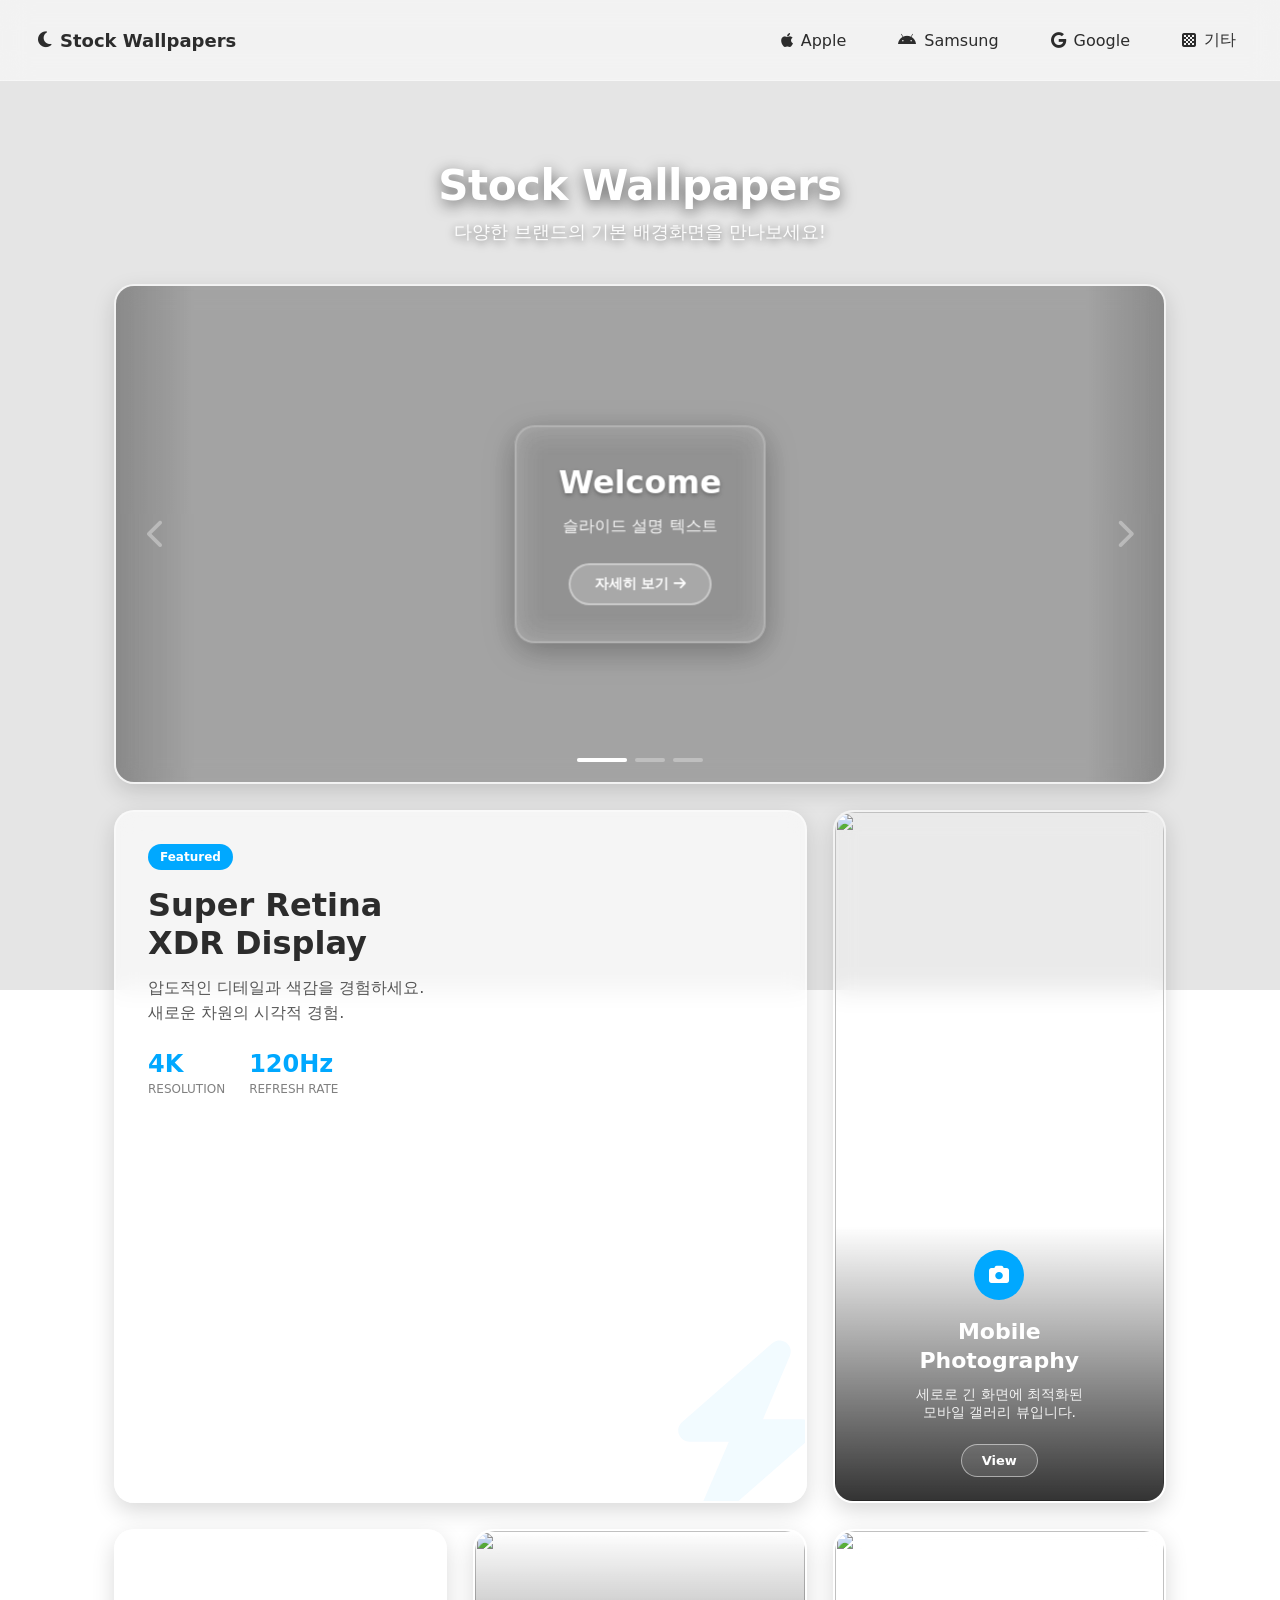
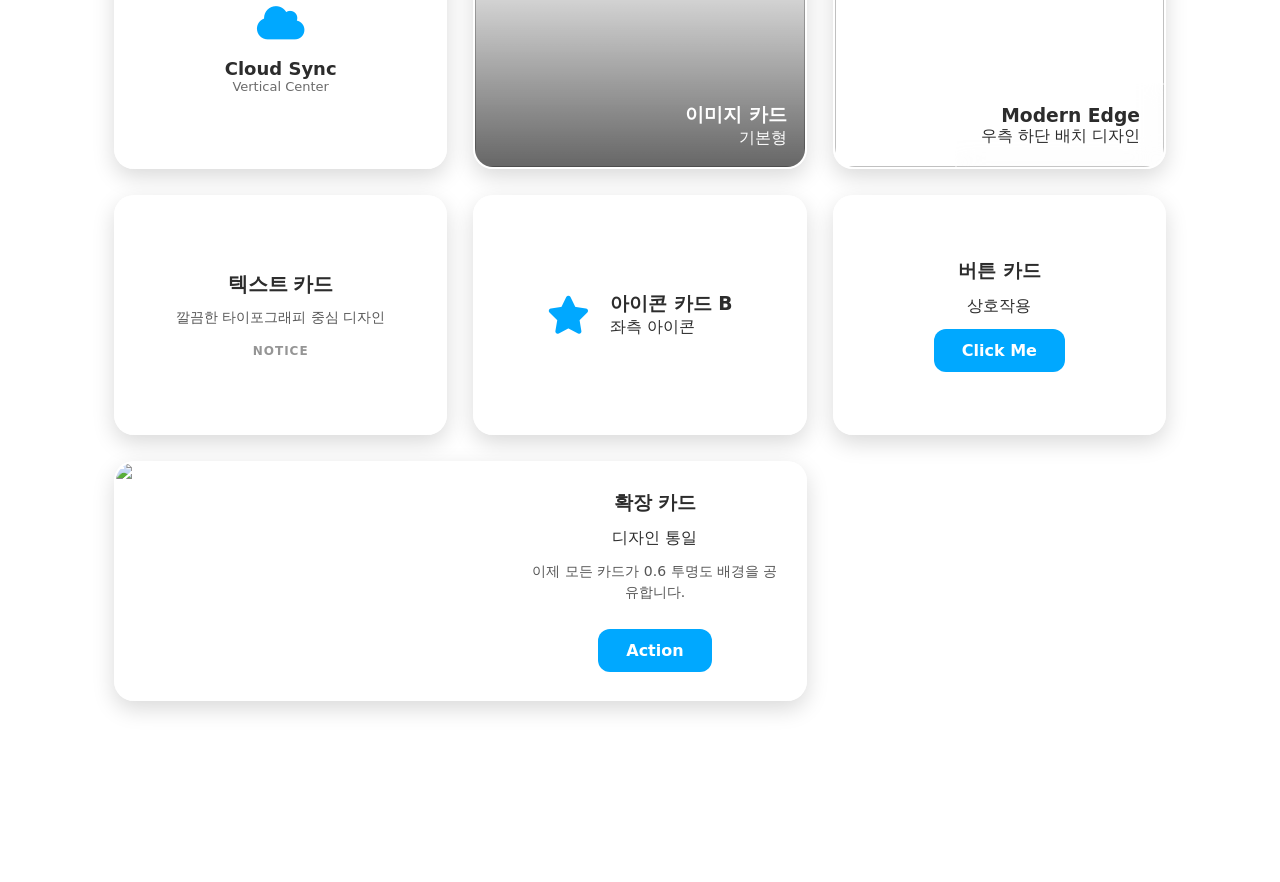
==== index.html @ 8373a6d4 "Site Update" ====
<!DOCTYPE html>
<html lang="ko">
<head>
<meta charset="UTF-8">
<meta name="viewport" content="width=device-width, initial-scale=1.0, maximum-scale=1.0, user-scalable=no">
<title>Stock Wallpapers - Modern Grid</title>

<link rel="stylesheet" href="https://cdnjs.cloudflare.com/ajax/libs/font-awesome/6.5.1/css/all.min.css"/>

<link rel="stylesheet" href="css/style-main.css">
<link rel="stylesheet" href="css/style-cards.css">
</head>

<body>

<div class="fixed-bg"></div>
<div class="scroll-glass-layer" id="glassLayer"></div>

<header id="mainHeader">
  <div class="brand interactive" style="height: auto; padding: 8px 14px;">
    <i class="fa-solid fa-moon"></i> Stock Wallpapers
  </div>
  <nav>
    <a class="interactive" data-menu="home"><i class="fa-brands fa-apple"></i> Apple</a>
    <a class="interactive" data-menu="info"><i class="fa-brands fa-android"></i> Samsung</a>
    <a class="interactive" data-menu="service"><i class="fa-brands fa-google"></i> Google</a>
    <a class="interactive" data-menu="mail"><i class="fa-solid fa-chess-board"></i> 기타</a>
  </nav>
</header>

<div class="floating-logo glass interactive" id="floatingLogo" style="height: 46px; padding: 0 20px;">
  <i class="fa-solid fa-moon"></i> Stock Wallpapers
</div>
<div class="floating-menu glass" id="floatingMenu">
  <a class="interactive" data-menu="home"><i class="fa-brands fa-apple"></i> Apple</a>
  <a class="interactive" data-menu="info"><i class="fa-brands fa-android"></i> Samsung</a>
  <a class="interactive" data-menu="service"><i class="fa-brands fa-google"></i> Google</a>
  <a class="interactive" data-menu="mail"><i class="fa-solid fa-chess-board"></i> 기타</a>
</div>
<div class="mobile-floating glass" id="mobileFloating">
  <a class="interactive" data-menu="home"><i class="fa-brands fa-apple"></i><span>Apple</span></a>
  <a class="interactive" data-menu="info"><i class="fa-brands fa-android"></i><span>Samsung</span></a>
  <a class="interactive" data-menu="service"><i class="fa-brands fa-google"></i><span>Google</span></a>
  <a class="interactive" data-menu="mail"><i class="fa-solid fa-chess-board"></i><span>기타</span></a>
</div>

<section class="hero-text">
  <h1>Stock Wallpapers</h1>
  <p>다양한 브랜드의 기본 배경화면을 만나보세요!</p>
</section>

<section class="container">
  
  <div class="card carousel" id="carouselCard">
    <div class="carousel-bg" id="carouselBg" style="background-image: url('https://picsum.photos/1200/600?random=10');"></div>
    <div class="click-zone left" onclick="moveSlide(-1)"><i class="fa-solid fa-chevron-left"></i></div>
    <div class="click-zone right" onclick="moveSlide(1)"><i class="fa-solid fa-chevron-right"></i></div>
    <div class="carousel-content-box pos-center" id="carouselBox">
      <h2 id="carouselTitle">Welcome</h2>
      <p id="carouselDesc">슬라이드 설명 텍스트</p>
      <a href="#" id="carouselBtn" class="slide-link-btn">자세히 보기 <i class="fa-solid fa-arrow-right"></i></a>
    </div>
    <div class="carousel-indicators" id="indicators"></div>
  </div>

  <div class="card large-square">
    <div class="content-wrapper">
      <div class="badge">Featured</div>
      <h2>Super Retina<br>XDR Display</h2>
      <p>압도적인 디테일과 색감을 경험하세요.<br>새로운 차원의 시각적 경험.</p>
      <div class="stats-row">
        <div><span>4K</span><br><small>Resolution</small></div>
        <div><span>120Hz</span><br><small>Refresh Rate</small></div>
      </div>
    </div>
    <i class="fa-solid fa-bolt bg-icon"></i>
  </div>

  <div class="card tall">
    <img src="https://picsum.photos/400/800?random=50">
    <div class="tall-content">
      <div class="icon-box"><i class="fa-solid fa-camera"></i></div>
      <h3>Mobile<br>Photography</h3>
      <p>세로로 긴 화면에 최적화된<br>모바일 갤러리 뷰입니다.</p>
      <button class="small-btn">View</button>
    </div>
  </div>

  <div class="card icon-a">
    <i class="fa-solid fa-cloud"></i>
    <div><h3>Cloud Sync</h3><div class="sub">Vertical Center</div></div>
  </div>

  <div class="card image">
    <img src="https://picsum.photos/600/400?random=1"><div class="inner"><h3>이미지 카드</h3><div class="sub">기본형</div></div>
  </div>

  <div class="card bottom-right">
    <img src="https://picsum.photos/600/400?random=20">
    <div class="br-content"><h3>Modern Edge</h3><p>우측 하단 배치 디자인</p></div>
  </div>

  <div class="card text-only">
    <div><h3>텍스트 카드</h3><p>깔끔한 타이포그래피 중심 디자인</p></div><div class="meta">Notice</div>
  </div>

  <div class="card icon-b">
    <div class="icon-b-content"><i class="fa-solid fa-star"></i><div><h3>아이콘 카드 B</h3><div class="sub">좌측 아이콘</div></div></div>
  </div>

  <div class="card button">
    <h3>버튼 카드</h3><div class="sub">상호작용</div><button>Click Me</button>
  </div>

  <div class="card wide">
    <div class="left"><img src="https://picsum.photos/900/600?random=2"></div>
    <div class="right">
      <h3>확장 카드</h3><div class="sub">디자인 통일</div>
      <p style="font-size:14px; opacity:0.8; line-height: 1.5;">이제 모든 카드가 0.6 투명도 배경을 공유합니다.</p>
      <button style="margin-top:10px;">Action</button>
    </div>
  </div>

</section>

<footer>
  <div class="divider"></div>
  <p class="copyright">Copyright @ 2026 TeamSelenyx</p>
</footer>

<script src="js/script-main.js"></script>
<script src="js/script-cards.js"></script>

</body>
</html>
---- css/style-main.css ----
/* ================= 기본 변수 (ROOT) ================= */
:root{
  --bg-main:#f5f6f8; 
  --bg-header: rgba(255, 255, 255, 0.65);
  --bg-hero:#4a6cf7; --text-main:#2c2c2c;
  
  /* 플로팅 메뉴 배경 (투명도 0.5) */
  --floating-bg: rgba(255, 255, 255, 0.5);
  
  /* [카드 배경] */
  /* 텍스트/버튼/확장 카드용 (0.6 - 투명함) */
  --card-bg-transparent: rgba(255, 255, 255, 0.6);
  /* 이미지 카드용 (0.2 - 거의 투명함) */
  --card-bg-image: rgba(255, 255, 255, 0.2);
  
  /* [테두리 두께 2px] */
  --glass-border:rgba(255,255,255,.4);
  --glass-shadow:rgba(0,0,0,.15); 
  --border-glow: rgba(255, 255, 255, 0.9);
  
  /* [포인트 색상] 하늘색 */
  --accent: #00a8ff; 
  --accent-soft: rgba(0, 168, 255, 0.12);
  
  /* [인터랙션] 회색 */
  --gray-hover: rgba(0, 0, 0, 0.04);
  --gray-active: rgba(0, 0, 0, 0.08);
  
  /* 스크롤 효과 (JS 제어) */
  --current-blur: 4px; 
  --current-overlay: 0.1;
}

@media(prefers-color-scheme:dark){
  :root{
    --bg-main:#0f1115; 
    --bg-header: rgba(22, 24, 29, 0.65);
    --bg-hero:#1f2a55; --text-main:#e6e6e6;
    
    --floating-bg: rgba(22, 24, 29, 0.5);
    
    --card-bg-transparent: rgba(30, 30, 30, 0.6);
    --card-bg-image: rgba(30, 30, 30, 0.2);
    
    --glass-border:rgba(255,255,255,.15);
    --glass-shadow:rgba(0,0,0,.6); 
    --border-glow: rgba(255, 255, 255, 0.4);
    
    --accent: #40c4ff; 
    --accent-soft: rgba(64, 196, 255, 0.2);
    
    --gray-hover: rgba(255, 255, 255, 0.1);
    --gray-active: rgba(255, 255, 255, 0.2);
  }
}

*{margin:0;padding:0;box-sizing:border-box;font-family:system-ui}
body{background: transparent; color:var(--text-main); overflow-x:hidden; min-height: 100vh;}
a{text-decoration:none;color:inherit}

/* ================= 배경 시스템 (Overscroll 커버) ================= */
.fixed-bg {
  position: fixed; top: -10vh; left: 0; width: 100%; height: 120vh;
  background-image: url('https://picsum.photos/1920/1080?random=99');
  background-size: cover; background-position: center; z-index: -3;
}
.scroll-glass-layer {
  position: fixed; top: -10vh; left: 0; width: 100%; height: 120vh;
  z-index: -2; pointer-events: none;
  backdrop-filter: blur(var(--current-blur));
  -webkit-backdrop-filter: blur(var(--current-blur));
  background-color: rgba(0, 0, 0, var(--current-overlay));
  transition: backdrop-filter 0.1s linear, background-color 0.1s linear;
}

/* ================= 헤더 & 메뉴 ================= */
header { 
  display:flex; justify-content:space-between; align-items:center; 
  padding:18px 24px; background: var(--floating-bg);
  backdrop-filter: blur(15px); -webkit-backdrop-filter: blur(15px); 
  border-bottom: 1px solid var(--glass-border);
  position: relative; z-index: 100; 
}
/* 모바일 Overscroll시 헤더 위쪽 배경 확장 */
header::before {
  content: ""; position: absolute; left: 0; right: 0; bottom: 100%; height: 100vh; 
  background: var(--floating-bg);
  backdrop-filter: blur(15px); -webkit-backdrop-filter: blur(15px);
  z-index: 1; pointer-events: none;
}
.brand{ display:flex; align-items:center; gap:10px; font-weight:700; font-family:"Google Sans",system-ui; font-size: 18px; }
nav{display:flex;gap:12px}

/* 인터랙션 버튼 공통 */
.interactive{
  cursor:pointer; transition:all .3s ease;
  display: flex; align-items: center; justify-content: center; gap:8px;
  position: relative; overflow: hidden; z-index: 1; border-radius: 999px !important; 
}
.floating-menu .interactive, header .interactive { height: 44px; padding: 0 20px; min-width: 80px; }

/* 회색 배경 + 하늘색 텍스트 */
.interactive:hover:not(.clicked){ background:var(--gray-hover); color:var(--accent); }
.interactive.clicked { background: transparent; color: var(--accent) !important; font-weight: 700; }
.interactive::before {
  content: ""; position: absolute; inset: 2px; 
  background: var(--gray-active); border-radius: 999px; z-index: -1;
  transform: scale(0.5); opacity: 0; transition: all 0.4s cubic-bezier(0.34, 1.56, 0.64, 1);
}
.interactive.clicked::before { transform: scale(1); opacity: 1; box-shadow: none; }

/* 플로팅 요소 (테두리 2px) */
.glass{
  background:var(--floating-bg); backdrop-filter:blur(12px); -webkit-backdrop-filter: blur(12px);
  border:2px solid var(--glass-border); 
  box-shadow:0 8px 22px var(--glass-shadow);
  border-radius:999px;
}
.floating-logo{
  position:fixed; top:16px; left:16px; height:46px; 
  display:flex; align-items:center; gap:10px; padding:0 24px;
  color: var(--text-main); opacity:0; pointer-events:none; transition:.35s ease; z-index:1000;
  transform:translateY(-12px); font-weight:700; font-size: 18px;
}
/* 로고는 색상 변경 예외 */
.floating-logo.interactive:hover:not(.clicked) { color: var(--text-main); }
.floating-logo.interactive.clicked { color: var(--text-main) !important; }

.floating-menu{
  position:fixed; top:16px; right:16px; height: auto; padding: 2px; gap: 2px; display:flex; align-items:center;
  opacity:0; pointer-events:none; transition:.35s ease; z-index:1000; transform:translateY(-12px);
}
.mobile-floating{
  position:fixed; bottom:24px; left:50%; transform: translateX(-50%) translateY(20px);
  display:none; width: 92%; max-width: 420px; justify-content: space-between;
  padding: 4px; gap: 4px; z-index:1000;
  opacity: 0; transition: 0.4s cubic-bezier(0.175, 0.885, 0.32, 1.275);
}
.mobile-floating .interactive { height: auto; padding: 12px 0; flex:1; flex-direction: column; gap: 4px; font-size: 11px; min-width: 0; }
.mobile-floating i{ font-size: 18px; margin-bottom: 2px; }

.show { opacity:1 !important; pointer-events:auto !important; }
.floating-logo.show, .floating-menu.show { transform: translateY(0) !important; }
.mobile-floating.show { transform: translateX(-50%) translateY(0) !important; }

/* 히어로 & 푸터 */
.hero-text {
  text-align: center; padding: 80px 20px 40px; 
  position: relative; z-index: 10; color: #ffffff;
}
.hero-text h1 { font-size: 42px; font-weight: 800; margin-bottom: 10px; text-shadow: 0 4px 15px rgba(0,0,0,0.6); letter-spacing: -0.5px; }
.hero-text p { font-size: 18px; font-weight: 500; color: rgba(255, 255, 255, 0.95); text-shadow: 0 2px 8px rgba(0,0,0,0.6); }

footer {
  position: relative; z-index: 5; max-width: 1100px; margin: 0 auto; 
  padding: 40px 24px 100px; text-align: center;
}
.divider { width: 100%; height: 1px; background: rgba(255, 255, 255, 0.2); margin-bottom: 24px; }
.copyright { font-size: 14px; color: rgba(255, 255, 255, 0.6); font-weight: 500; letter-spacing: 0.5px; }

/* 반응형 */
@media(max-width:900px){
  .floating-menu { display: none !important; }
  .mobile-floating { display: flex; }
  nav { display: none; }
  footer { padding-bottom: 150px; }
}
---- css/style-cards.css ----
/* ================= 카드 시스템 (Grid) ================= */
.container{
  max-width:1100px; margin:0 auto 0; padding:0 24px;
  display:grid; grid-template-columns:repeat(auto-fit,minmax(260px,1fr)); 
  gap:26px; position: relative; z-index: 5;
  grid-auto-flow: dense; /* 빈 공간 채우기 */
}

/* 카드 공통 스타일 */
.card{
  position:relative; height:240px; border-radius:20px;
  backdrop-filter:blur(12px); -webkit-backdrop-filter: blur(12px);
  border:2px solid var(--glass-border); 
  box-shadow:0 8px 22px var(--glass-shadow);
  padding:22px; overflow:hidden;
  opacity:0; transform:translateY(40px);
  transition: transform 0.3s, opacity 0.3s, box-shadow 0.3s;
  
  /* 기본 배경: 0.6 투명도 (텍스트용) */
  background: var(--card-bg-transparent);
}

/* [중요] 카드 내 이미지는 무조건 꽉 차게 */
.card > img {
  position: absolute; inset: 0; width: 100%; height: 100%; 
  object-fit: cover; object-position: center; z-index: 1; 
  transition: transform 0.5s ease; border-radius: inherit;
}
.card:hover > img { transform: scale(1.05); }

/* 이미지 카드는 배경 더 투명하게 (0.2) */
.card.image, .card.bottom-right, .card.carousel, .card.tall {
  background: var(--card-bg-image); 
}

/* 호버 효과 */
.card:not(.button):not(.wide):not(.carousel):not(.large-square):not(.tall) { cursor: pointer; }
.card:hover { transform: scale(1.03); box-shadow: 0 15px 40px rgba(0,0,0,0.15); z-index: 5; }
.card.button:hover, .card.wide:hover, .card.carousel:hover, .card.large-square:hover, .card.tall:hover { transform: translateY(0); }

/* 호버 광원 (2px 두께) */
.card::after {
  content: ""; position: absolute; inset: -1px; border-radius: inherit; padding: 2px;
  background: radial-gradient(600px circle at var(--mouse-x) var(--mouse-y), var(--border-glow), transparent 40%);
  -webkit-mask: linear-gradient(#fff 0 0) content-box, linear-gradient(#fff 0 0); -webkit-mask-composite: xor; mask-composite: exclude;
  opacity: 0; transition: opacity 0.4s ease; pointer-events: none; z-index: 10;
}
.card:hover::after { opacity: 1; }
.card.show { opacity:1; transform:translateY(0); }


/* ================= 개별 카드 디자인 ================= */

/* 1. 2x2 대형 정사각형 카드 */
.card.large-square {
  grid-column: span 2; grid-row: span 2;
  height: auto; aspect-ratio: 1 / 1; 
  display: flex; flex-direction: column; justify-content: space-between;
  padding: 32px; background: var(--card-bg-transparent);
}
.card.large-square .content-wrapper { z-index: 2; position: relative; }
.card.large-square .badge {
  display: inline-block; padding: 6px 12px; background: var(--accent); color: #fff;
  border-radius: 99px; font-size: 12px; font-weight: 700; margin-bottom: 16px;
}
.card.large-square h2 { font-size: 32px; line-height: 1.2; margin-bottom: 12px; font-weight: 800; }
.card.large-square p { font-size: 16px; opacity: 0.8; line-height: 1.6; margin-bottom: 24px; }
.card.large-square .stats-row { display: flex; gap: 24px; }
.card.large-square .stats-row span { font-size: 24px; font-weight: 700; color: var(--accent); }
.card.large-square .stats-row small { font-size: 12px; opacity: 0.6; text-transform: uppercase; }
.card.large-square .bg-icon {
  position: absolute; bottom: -20px; right: -20px; font-size: 180px; 
  color: var(--accent); opacity: 0.05; z-index: 1; pointer-events: none;
}

/* 2. 1x2 세로형 카드 */
.card.tall {
  grid-row: span 2; height: auto; padding: 0;
  display: flex; flex-direction: column;
}
.card.tall .tall-content {
  position: relative; z-index: 2; margin-top: auto;
  padding: 24px; background: linear-gradient(to top, rgba(0,0,0,0.8), transparent);
  color: #fff; text-align: center;
  display: flex; flex-direction: column; align-items: center; gap: 10px;
}
.card.tall .icon-box {
  width: 50px; height: 50px; border-radius: 50%; background: var(--accent);
  display: flex; align-items: center; justify-content: center; font-size: 20px; margin-bottom: 8px;
}
.card.tall h3 { font-size: 22px; font-weight: 700; line-height: 1.3; }
.card.tall p { font-size: 14px; opacity: 0.9; margin-bottom: 12px; }
.card.tall .small-btn {
  padding: 8px 20px; border-radius: 99px; border: 1px solid rgba(255,255,255,0.5);
  background: rgba(255,255,255,0.1); color: #fff; font-size: 13px; cursor: pointer; transition: .3s;
}
.card.tall .small-btn:hover { background: #fff; color: #000; }

/* 기존 카드들 */
.card.image .inner{ position:absolute; inset:0; padding:18px; display:flex; flex-direction:column; justify-content:flex-end; align-items:flex-end; text-align:right; color:#fff; z-index:2; background:linear-gradient(to top, rgba(0,0,0,0.6), transparent); }

.card.bottom-right { padding: 0; display: flex; align-items: flex-end; justify-content: flex-end; }
.br-content {
  position: absolute; bottom: 0; right: 0; background: var(--glass-bg); backdrop-filter: blur(15px);
  padding: 20px 24px; border-top-left-radius: 24px; 
  border-top: 2px solid var(--glass-border); border-left: 2px solid var(--glass-border);
  text-align: right; max-width: 80%; z-index: 2;
}

/* 텍스트 카드 (중앙 정렬) */
.card.text-only { display: flex; flex-direction: column; justify-content: center; text-align: center; padding: 26px; gap: 16px; }
.card.text-only h3 { font-family: "Google Sans", sans-serif; font-weight: 700; margin-bottom: 8px; font-size: 20px;}
.card.text-only p { font-size: 14px; opacity: 0.8; line-height: 1.6; }
.card.text-only .meta { font-size: 12px; opacity: 0.5; margin-top: 0; font-weight: 600; text-transform: uppercase; letter-spacing: 1px;}

/* 아이콘 카드 A (중앙 정렬) */
.card.icon-a { display: flex; flex-direction: column; align-items: center; justify-content: center; text-align: center; gap: 16px; }
.card.icon-a i { font-size: 38px; color: var(--accent); }
.card.icon-a h3 { margin: 0; font-size: 18px; font-weight: 600; }
.card.icon-a .sub { font-size: 13px; opacity: 0.7; }

/* 아이콘 카드 B (좌측 정렬) */
.card.icon-b { display: flex; align-items: center; justify-content: center; }
.icon-b-content { display: flex; flex-direction: row; align-items: center; justify-content: center; gap: 20px; text-align: left; }
.card.icon-b i{ font-size:38px; color:var(--accent); }

/* 버튼 카드 */
.card.button{ display:flex; flex-direction:column; justify-content:center; align-items:center; gap:12px; }
.card.button h3, .card.button .sub { position: relative; z-index: 20; }
.card button {
  padding:12px 28px; border-radius:12px; border:none; background:var(--accent);
  color:#fff; font-size:16px; font-weight:600; cursor:pointer; 
  transition: transform 0.2s, filter 0.2s; position: relative; z-index: 20;
  white-space: nowrap; flex-shrink: 0;
}
.card button:hover { transform: scale(1.05); filter: brightness(1.1); box-shadow: 0 4px 15px var(--accent-soft); }
.card button:active { transform: scale(0.95); }

/* 확장 카드 (Wide) - 0.6 투명도, 중앙 정렬 */
.card.wide{ grid-column:span 2; padding:0; display:grid; grid-template-columns:1.3fr 1fr; background: var(--card-bg-transparent); }
.card.wide .left{ position:relative; overflow:hidden; width:100%; height:100%; }
.card.wide .right{ 
  padding: 24px; display: flex; flex-direction: column; justify-content: center; 
  align-items: center; text-align: center;
  gap: 12px; position: relative; z-index: 3; background: transparent; 
}
.card.wide .right p { display: -webkit-box; -webkit-line-clamp: 3; -webkit-box-orient: vertical; overflow: hidden; text-overflow: ellipsis; margin-bottom: 4px; }

/* 슬라이더 */
.card.carousel {
  grid-column: 1 / -1; height: 500px; padding: 0;
  display: flex; align-items: center; justify-content: center; position: relative; overflow: hidden;
  background: var(--card-bg-image);
}
.carousel-bg { position: absolute; inset: 0; background-size: cover; background-position: center; transition: opacity 0.8s ease-in-out; z-index: 0; }
.carousel-bg::after { content: ""; position: absolute; inset: 0; background: rgba(0,0,0,0.3); }
.click-zone {
  position: absolute; top: 0; bottom: 0; width: 80px; z-index: 30; cursor: pointer;
  display: flex; align-items: center; justify-content: center; color: rgba(255,255,255,0.7); font-size: 30px; transition: 0.3s; opacity: 0.4;
}
.click-zone:hover { opacity: 1; }
.click-zone.left { left: 0; background: linear-gradient(to right, rgba(0,0,0,0.4), transparent); }
.click-zone.right { right: 0; background: linear-gradient(to left, rgba(0,0,0,0.4), transparent); }
.carousel-content-box {
  position: absolute; z-index: 20; background: rgba(255, 255, 255, 0.15); backdrop-filter: blur(15px); -webkit-backdrop-filter: blur(15px);
  padding: 36px 42px; border-radius: 20px; 
  border: 2px solid rgba(255, 255, 255, 0.2); box-shadow: 0 8px 32px rgba(0, 0, 0, 0.3);
  color: #fff; transition: all 0.5s cubic-bezier(0.2, 0.8, 0.2, 1); opacity: 1; transform: translateY(0); max-width: 480px;
}
.carousel-content-box.fade-out { opacity: 0; transform: translateY(10px); filter: blur(10px); }
.pos-center { top: 50%; left: 50%; transform: translate(-50%, -50%); text-align: center; }
.pos-bottom-right { bottom: 60px; right: 100px; text-align: right; align-items: flex-end; }
.pos-bottom-left { bottom: 60px; left: 100px; text-align: left; align-items: flex-start; }
.carousel-content-box h2 { font-size: 32px; margin-bottom: 12px; font-weight: 700; text-shadow: 0 2px 4px rgba(0,0,0,0.3); }
.carousel-content-box p { font-size: 16px; opacity: 0.95; line-height: 1.6; margin-bottom: 24px; }
.slide-link-btn {
  display: inline-block; padding: 10px 24px; background: rgba(255,255,255,0.2); 
  border: 2px solid rgba(255,255,255,0.4);
  color: #fff; border-radius: 99px; font-size: 14px; font-weight: 600; transition: .3s; text-decoration: none; pointer-events: auto;
}
.slide-link-btn:hover { background: #fff; color: #333; transform: translateY(-2px); }
.carousel-indicators { position: absolute; bottom: 20px; left: 50%; transform: translateX(-50%); display: flex; gap: 8px; z-index: 30; }
.indicator-bar {
  position: relative; width: 30px; height: 4px; background: rgba(255,255,255,0.3); border-radius: 4px; cursor: pointer; overflow: hidden; transition: all 0.3s ease;
}
.indicator-bar.active { width: 50px; background: rgba(255,255,255,0.3); }
.indicator-bar:hover { transform: scale(1.2); background: rgba(255,255,255,1); box-shadow: 0 0 8px rgba(255,255,255,0.6); }
.indicator-bar.active::after { content: ""; position: absolute; top: 0; left: 0; bottom: 0; width: 0%; background: #fff; animation: fillProgress 5s linear forwards; }
@keyframes fillProgress { from { width: 0%; } to { width: 100%; } }

/* 반응형 (카드별) */
@media(max-width:900px){
  .card.carousel { height: 560px; }
  .click-zone { width: 40px; }
  .carousel-content-box { 
    top: 50% !important; left: 50% !important; right: auto !important; bottom: auto !important;
    transform: translate(-50%, -50%) !important;
    text-align: center !important; width: calc(100% - 90px); max-width: 320px; padding: 24px;
  }
  .pos-bottom-right, .pos-bottom-left { text-align: center; }
  
  .card.wide{ grid-column:span 1; display:flex; flex-direction:column; height:520px; }
  .card.wide .left{ height:45%; position:relative; }
  .card.wide .right{ height:55%; }
  
  .card.large-square { grid-column: span 1; grid-row: span 1; height: 300px; aspect-ratio: auto; }
  .card.tall { grid-row: span 1; height: 350px; }
}
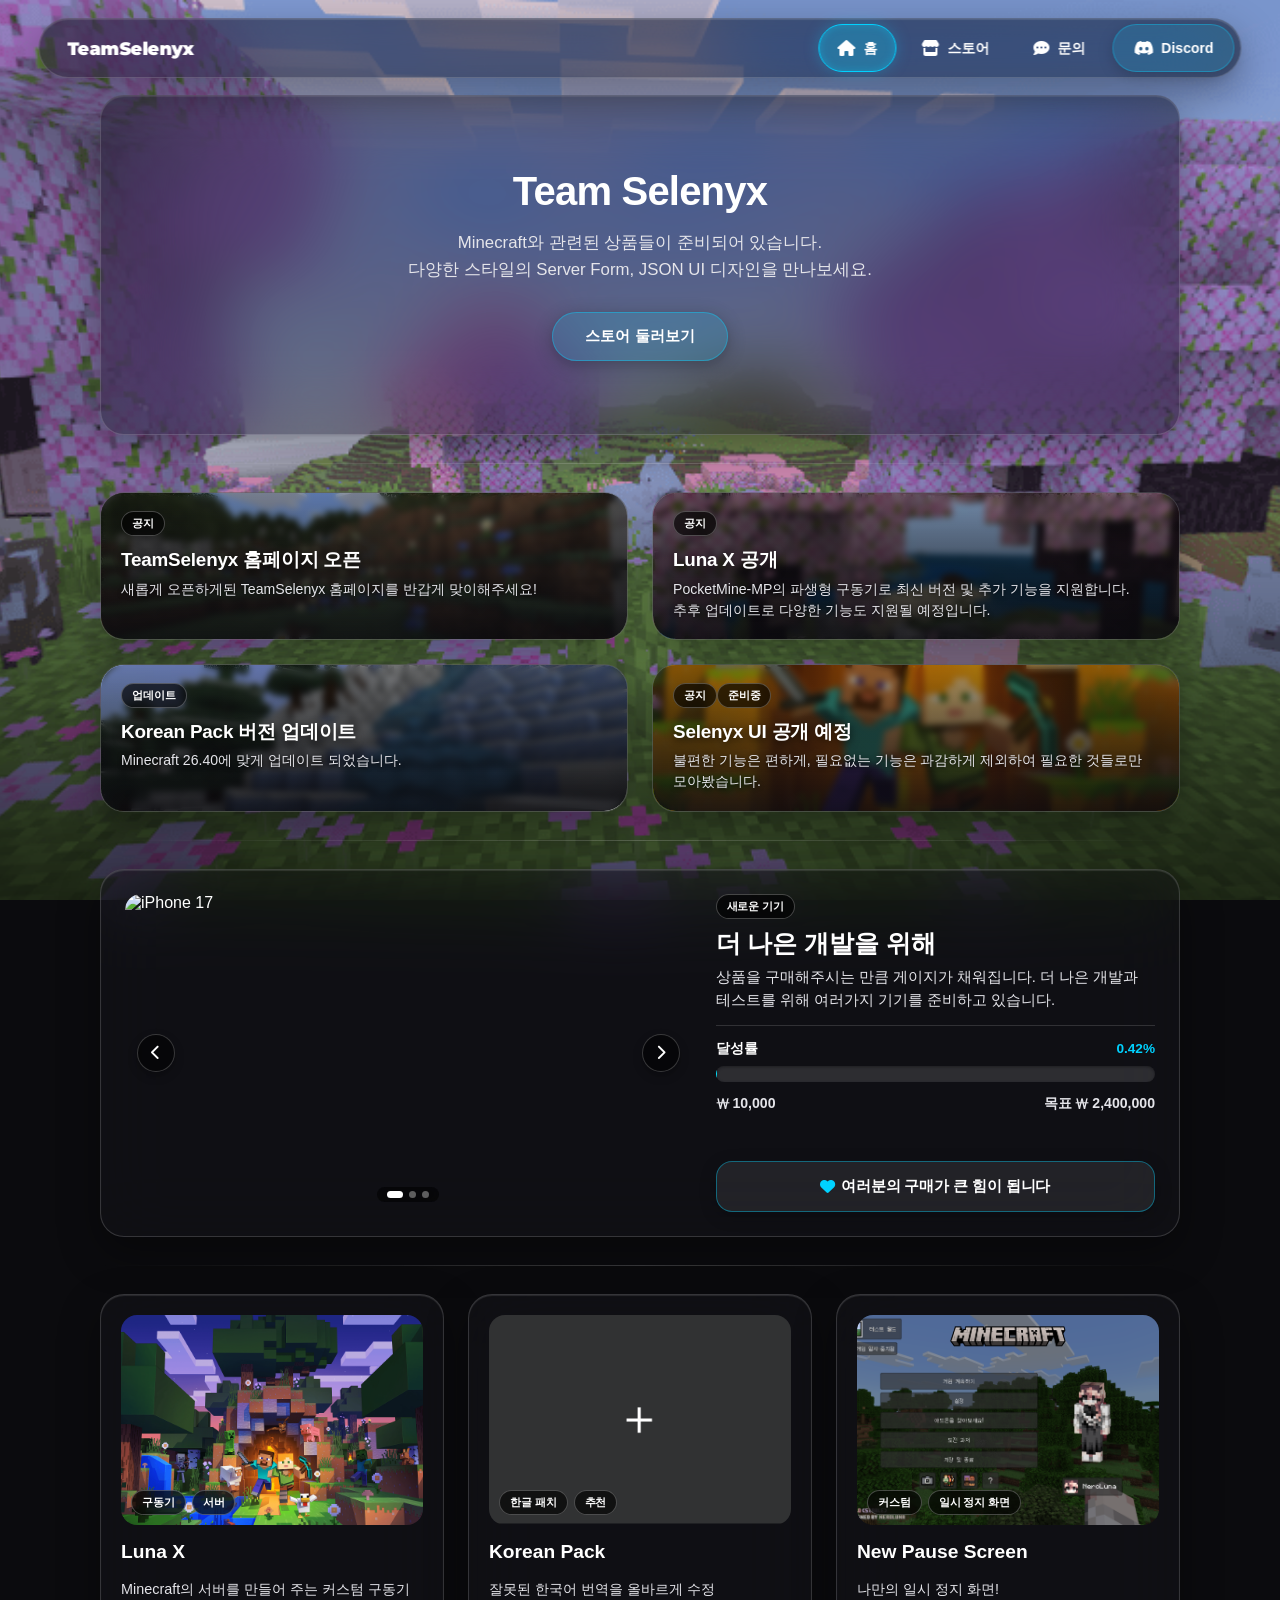
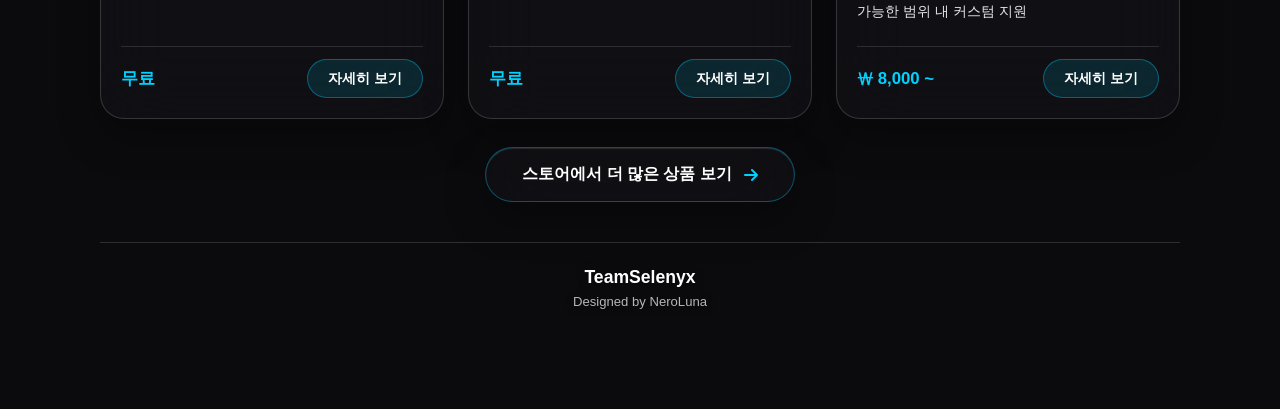
==== commit 3a92ae92: "🚀 홈페이지 업데이트" ====
--- a/index.html
+++ b/index.html
@@ -1,135 +1,300 @@
 <!DOCTYPE html>
 <html lang="ko">
 <head>
-<meta charset="UTF-8">
-<meta name="viewport" content="width=device-width, initial-scale=1.0, maximum-scale=1.0, user-scalable=no">
-<title>Stock Wallpapers - Modern Grid</title>
-
-<link rel="stylesheet" href="https://cdnjs.cloudflare.com/ajax/libs/font-awesome/6.5.1/css/all.min.css"/>
-
-<link rel="stylesheet" href="css/style-main.css">
-<link rel="stylesheet" href="css/style-cards.css">
+    <meta charset="UTF-8">
+    <meta name="viewport" content="width=device-width, initial-scale=1.0, maximum-scale=1.0, user-scalable=no">
+    <title>TeamSelenyx</title>
+    <link rel="icon" type="image/png" href="image/icon.png">
+    <link rel="apple-touch-icon" href="image/logo.png">
+
+    <link rel="stylesheet" href="css/style.css">
+    <link rel="stylesheet" href="https://cdnjs.cloudflare.com/ajax/libs/font-awesome/6.5.2/css/all.min.css">
 </head>
-
 <body>
 
-<div class="fixed-bg"></div>
-<div class="scroll-glass-layer" id="glassLayer"></div>
-
-<header id="mainHeader">
-  <div class="brand interactive" style="height: auto; padding: 8px 14px;">
-    <i class="fa-solid fa-moon"></i> Stock Wallpapers
-  </div>
-  <nav>
-    <a class="interactive" data-menu="home"><i class="fa-brands fa-apple"></i> Apple</a>
-    <a class="interactive" data-menu="info"><i class="fa-brands fa-android"></i> Samsung</a>
-    <a class="interactive" data-menu="service"><i class="fa-brands fa-google"></i> Google</a>
-    <a class="interactive" data-menu="mail"><i class="fa-solid fa-chess-board"></i> 기타</a>
-  </nav>
-</header>
-
-<div class="floating-logo glass interactive" id="floatingLogo" style="height: 46px; padding: 0 20px;">
-  <i class="fa-solid fa-moon"></i> Stock Wallpapers
-</div>
-<div class="floating-menu glass" id="floatingMenu">
-  <a class="interactive" data-menu="home"><i class="fa-brands fa-apple"></i> Apple</a>
-  <a class="interactive" data-menu="info"><i class="fa-brands fa-android"></i> Samsung</a>
-  <a class="interactive" data-menu="service"><i class="fa-brands fa-google"></i> Google</a>
-  <a class="interactive" data-menu="mail"><i class="fa-solid fa-chess-board"></i> 기타</a>
-</div>
-<div class="mobile-floating glass" id="mobileFloating">
-  <a class="interactive" data-menu="home"><i class="fa-brands fa-apple"></i><span>Apple</span></a>
-  <a class="interactive" data-menu="info"><i class="fa-brands fa-android"></i><span>Samsung</span></a>
-  <a class="interactive" data-menu="service"><i class="fa-brands fa-google"></i><span>Google</span></a>
-  <a class="interactive" data-menu="mail"><i class="fa-solid fa-chess-board"></i><span>기타</span></a>
-</div>
-
-<section class="hero-text">
-  <h1>Stock Wallpapers</h1>
-  <p>다양한 브랜드의 기본 배경화면을 만나보세요!</p>
-</section>
-
-<section class="container">
-  
-  <div class="card carousel" id="carouselCard">
-    <div class="carousel-bg" id="carouselBg" style="background-image: url('https://picsum.photos/1200/600?random=10');"></div>
-    <div class="click-zone left" onclick="moveSlide(-1)"><i class="fa-solid fa-chevron-left"></i></div>
-    <div class="click-zone right" onclick="moveSlide(1)"><i class="fa-solid fa-chevron-right"></i></div>
-    <div class="carousel-content-box pos-center" id="carouselBox">
-      <h2 id="carouselTitle">Welcome</h2>
-      <p id="carouselDesc">슬라이드 설명 텍스트</p>
-      <a href="#" id="carouselBtn" class="slide-link-btn">자세히 보기 <i class="fa-solid fa-arrow-right"></i></a>
+    <div id="common-bg"></div>
+    <div id="common-header"></div>
+    <div id="common-mobile-nav"></div>
+
+    <div class="container">
+        
+        <section id="home" class="hero-banner">
+            <div class="hero-content-glass">
+                <h1>Team Selenyx</h1>
+                <p>Minecraft와 관련된 상품들이 준비되어 있습니다.<br/>다양한 스타일의 Server Form, JSON UI 디자인을 만나보세요.</p>
+                <a href="store.html" class="hero-btn-link">스토어 둘러보기</a>
+            </div>
+        </section>
+
+        <div class="section-divider"></div>
+
+        <section class="news-split-grid">
+            <article class="news-banner-card clickable-news-card" onclick="openNewsModalById('news-modal-0')">
+                <img src="image/product_image_00001.png" class="news-banner-bg">
+                <div class="news-banner-overlay"></div>
+                <div class="news-tag-top-left">
+                    <span class="tag-badge">공지</span>
+                </div>
+                <div class="news-banner-content">
+                    <h3 class="news-banner-title">TeamSelenyx 홈페이지 오픈</h3>
+                    <p class="news-banner-desc">새롭게 오픈하게된 TeamSelenyx 홈페이지를 반갑게 맞이해주세요!</p>
+                </div>
+            </article>
+
+            <article class="news-banner-card clickable-news-card" onclick="openNewsModalById('news-modal-1')">
+                <img src="image/product_image_00002.png" class="news-banner-bg">
+                <div class="news-banner-overlay"></div>
+                <div class="news-tag-top-left">
+                    <span class="tag-badge">공지</span>
+                </div>
+                <div class="news-banner-content">
+                    <h3 class="news-banner-title">Luna X 공개</h3>
+                    <p class="news-banner-desc">PocketMine-MP의 파생형 구동기로 최신 버전 및 추가 기능을 지원합니다. 추후 업데이트로 다양한 기능도 지원될 예정입니다.</p>
+                </div>
+            </article>
+
+            <article class="news-banner-card clickable-news-card" onclick="openNewsModalById('news-modal-2')">
+                <img src="image/product_image_00004.png" class="news-banner-bg">
+                <div class="news-banner-overlay"></div>
+                <div class="news-tag-top-left">
+                    <span class="tag-badge">업데이트</span>
+                </div>
+                <div class="news-banner-content">
+                    <h3 class="news-banner-title">Korean Pack 버전 업데이트</h3>
+                    <p class="news-banner-desc">Minecraft 26.40에 맞게 업데이트 되었습니다.</p>
+                </div>
+            </article>
+
+            <article class="news-banner-card clickable-news-card" onclick="openNewsModalById('news-modal-3')">
+                <img src="image/product_image_00005.png" class="news-banner-bg">
+                <div class="news-banner-overlay"></div>
+                <div class="news-tag-top-left">
+                    <span class="tag-badge">공지</span>
+                    <span class="tag-badge">준비중</span>
+                </div>
+                <div class="news-banner-content">
+                    <h3 class="news-banner-title">Selenyx UI 공개 예정</h3>
+                    <p class="news-banner-desc">불편한 기능은 편하게, 필요없는 기능은 과감하게 제외하여 필요한 것들로만 모아봤습니다.</p>
+                </div>
+            </article>
+        </section>
+
+        <div class="section-divider"></div>
+
+        <section class="main-funding-card">
+            <div class="main-funding-media">
+                <div class="slider-wrapper ratio-16-9" id="mainFundingSlider">
+                    <img src="https://www.apple.com/newsroom/images/2025/09/apple-debuts-iphone-17/article/Apple-iPhone-17-color-lineup-250909_big.jpg.large_2x.jpg" class="slide-img active" alt="iPhone 17">
+                    <img src="https://images.samsung.com/sec/smartphones/galaxy-z-fold8/images/galaxy-z-fold8-features-kv.jpg?imbypass=true" class="slide-img" alt="Galaxy Z Fold8">
+                    <img src="https://images.samsung.com/sec/smartphones/galaxy-z-fold8-ultra/images/galaxy-z-fold8-ultra-features-kv.jpg?imbypass=true" class="slide-img" alt="Galaxy Z Fold8 Ultra">
+                    
+                    <button class="nav-btn prev-btn" onclick="moveFundingSlide(-1)" aria-label="이전 이미지">
+                        <i class="fa-solid fa-chevron-left"></i>
+                    </button>
+                    <button class="nav-btn next-btn" onclick="moveFundingSlide(1)" aria-label="다음 이미지">
+                        <i class="fa-solid fa-chevron-right"></i>
+                    </button>
+
+                    <div class="slider-dots-container" id="mainFundingDots">
+                        <div class="dot-item active"></div>
+                        <div class="dot-item"></div>
+                        <div class="dot-item"></div>
+                    </div>
+                </div>
+            </div>
+
+            <div class="main-funding-content">
+                <div>
+                    <div class="modal-tag-container" style="margin-top: 0; margin-bottom: 8px;">
+                        <span class="tag-badge" style="position: static; display: inline-block;">새로운 기기</span>
+                    </div>
+
+                    <h2 class="main-funding-title">더 나은 개발을 위해</h2>
+                    <p class="main-funding-desc">
+                        상품을 구매해주시는 만큼 게이지가 채워집니다. 더 나은 개발과 테스트를 위해 여러가지 기기를 준비하고 있습니다.
+                    </p>
+
+                    <div class="modal-divider"></div>
+
+                    <div class="gauge-container" id="mainFundingGauge" data-current="10000" data-target="2400000" style="margin-top: 14px;">
+                        <div class="gauge-info-text">
+                            <span>달성률</span>
+                            <span class="gauge-percent" id="mainFundingPercent">0.00%</span>
+                        </div>
+                        <div class="gauge-bar-bg">
+                            <div class="gauge-bar-fill" id="mainGaugeFill"></div>
+                        </div>
+                        <div class="gauge-info-text" style="font-size:0.88rem; color:var(--text-sub); margin-top:4px;">
+                            <span id="mainFundingCurrentText">₩ 0</span>
+                            <span id="mainFundingTargetText">목표 ₩ 0</span>
+                        </div>
+                    </div>
+                </div>
+
+                <div class="main-funding-notice-btn">
+                    <i class="fa-solid fa-heart" style="color: var(--primary-accent); margin-right: 6px;"></i>
+                    <span>여러분의 구매가 큰 힘이 됩니다</span>
+                </div>
+            </div>
+        </section>
+
+        <div class="section-divider" id="products"></div>
+
+        <section class="product-grid">
+            <article class="product-card">
+                <div class="product-card-media">
+                    <img src="image/product_image_00000.png" alt="Luna X">
+                    <div class="card-tag-wrapper">
+                        <span class="tag-badge">구동기</span>
+                        <span class="tag-badge">서버</span>
+                    </div>
+                </div>
+                <h3 class="product-card-title">Luna X</h3>
+                <p class="product-card-desc">Minecraft의 서버를 만들어 주는 커스텀 구동기</p>
+                <div class="product-card-footer">
+                    <span class="product-card-price">무료</span>
+                    <a href="https://github.com/TeamSelenyx/LunaX" target="_blank" class="btn-card-buy">자세히 보기</a>
+                </div>
+            </article>
+
+            <article class="product-card">
+                <div class="product-card-media">
+                    <img src="image/product_image_plus.png" alt="Korean Pack">
+                    <div class="card-tag-wrapper">
+                        <span class="tag-badge">한글 패치</span>
+                        <span class="tag-badge">추천</span>
+                    </div>
+                </div>
+                <h3 class="product-card-title">Korean Pack</h3>
+                <p class="product-card-desc">잘못된 한국어 번역을 올바르게 수정</p>
+                <div class="product-card-footer">
+                    <span class="product-card-price">무료</span>
+                    <a href="https://github.com/TeamSelenyx/KoreanPack/releases" target="_blank" class="btn-card-buy">자세히 보기</a>
+                </div>
+            </article>
+
+            <article class="product-card">
+                <div class="product-card-media">
+                    <img src="image/product_image_NewPauseScreen.png" alt="New Pause Screen">
+                    <div class="card-tag-wrapper">
+                        <span class="tag-badge">커스텀</span>
+                        <span class="tag-badge">일시 정지 화면</span>
+                    </div>
+                </div>
+                <h3 class="product-card-title">New Pause Screen</h3>
+                <p class="product-card-desc">나만의 일시 정지 화면!<br>가능한 범위 내 커스텀 지원</p>
+                <div class="product-card-footer">
+                    <span class="product-card-price">₩ 8,000 ~</span>
+                    <a href="product.html" class="btn-card-buy">자세히 보기</a>
+                </div>
+            </article>
+        </section>
+
+        <section class="store-more-section">
+            <a href="store.html" class="btn-store-more">
+                <span>스토어에서 더 많은 상품 보기</span>
+                <i class="fa-solid fa-arrow-right"></i>
+            </a>
+        </section>
+
+        <div id="common-footer"></div>
     </div>
-    <div class="carousel-indicators" id="indicators"></div>
-  </div>
-
-  <div class="card large-square">
-    <div class="content-wrapper">
-      <div class="badge">Featured</div>
-      <h2>Super Retina<br>XDR Display</h2>
-      <p>압도적인 디테일과 색감을 경험하세요.<br>새로운 차원의 시각적 경험.</p>
-      <div class="stats-row">
-        <div><span>4K</span><br><small>Resolution</small></div>
-        <div><span>120Hz</span><br><small>Refresh Rate</small></div>
-      </div>
-    </div>
-    <i class="fa-solid fa-bolt bg-icon"></i>
-  </div>
-
-  <div class="card tall">
-    <img src="https://picsum.photos/400/800?random=50">
-    <div class="tall-content">
-      <div class="icon-box"><i class="fa-solid fa-camera"></i></div>
-      <h3>Mobile<br>Photography</h3>
-      <p>세로로 긴 화면에 최적화된<br>모바일 갤러리 뷰입니다.</p>
-      <button class="small-btn">View</button>
-    </div>
-  </div>
-
-  <div class="card icon-a">
-    <i class="fa-solid fa-cloud"></i>
-    <div><h3>Cloud Sync</h3><div class="sub">Vertical Center</div></div>
-  </div>
-
-  <div class="card image">
-    <img src="https://picsum.photos/600/400?random=1"><div class="inner"><h3>이미지 카드</h3><div class="sub">기본형</div></div>
-  </div>
-
-  <div class="card bottom-right">
-    <img src="https://picsum.photos/600/400?random=20">
-    <div class="br-content"><h3>Modern Edge</h3><p>우측 하단 배치 디자인</p></div>
-  </div>
-
-  <div class="card text-only">
-    <div><h3>텍스트 카드</h3><p>깔끔한 타이포그래피 중심 디자인</p></div><div class="meta">Notice</div>
-  </div>
-
-  <div class="card icon-b">
-    <div class="icon-b-content"><i class="fa-solid fa-star"></i><div><h3>아이콘 카드 B</h3><div class="sub">좌측 아이콘</div></div></div>
-  </div>
-
-  <div class="card button">
-    <h3>버튼 카드</h3><div class="sub">상호작용</div><button>Click Me</button>
-  </div>
-
-  <div class="card wide">
-    <div class="left"><img src="https://picsum.photos/900/600?random=2"></div>
-    <div class="right">
-      <h3>확장 카드</h3><div class="sub">디자인 통일</div>
-      <p style="font-size:14px; opacity:0.8; line-height: 1.5;">이제 모든 카드가 0.6 투명도 배경을 공유합니다.</p>
-      <button style="margin-top:10px;">Action</button>
-    </div>
-  </div>
-
-</section>
-
-<footer>
-  <div class="divider"></div>
-  <p class="copyright">Copyright @ 2026 TeamSelenyx</p>
-</footer>
-
-<script src="js/script-main.js"></script>
-<script src="js/script-cards.js"></script>
-
+
+    <template id="news-modal-0">
+        <div class="news-modal-box">
+            <button type="button" class="close-btn" onclick="closeNewsModal()" aria-label="닫기">
+                <i class="fa-solid fa-xmark"></i>
+            </button>
+            <div class="news-modal-media">
+                <img src="image/product_image_00001.png">
+            </div>
+            <div class="news-modal-header">
+                <span class="modal-tag-pill" style="margin: 0;">공지</span>
+                <span class="news-modal-meta"><i class="fa-regular fa-clock" style="margin-right: 4px;"></i>2026.08.00</span>
+            </div>
+            <h2 class="news-modal-title">TeamSelenyx 홈페이지 오픈</h2>
+            <div class="modal-divider" style="margin: 0;"></div>
+            <p class="news-modal-desc">Team Selenyx에서 만든 Minecraft 관련 파일들을 확인해보세요!
+
+리소스 팩, 구동기 등등 여러가지를 준비해봤습니다. 확인해보시고 필요하실 때 구매 또는 다운로드 해보세요!</p>
+            <a href="store.html" target="_blank" class="news-modal-link-btn">
+                <span>스토어로 이동</span>
+                <i class="fa-solid fa-arrow-up-right-from-square"></i>
+            </a>
+        </div>
+    </template>
+
+    <template id="news-modal-1">
+        <div class="news-modal-box">
+            <button type="button" class="close-btn" onclick="closeNewsModal()" aria-label="닫기">
+                <i class="fa-solid fa-xmark"></i>
+            </button>
+            <div class="news-modal-media">
+                <img src="image/product_image_00002.png">
+            </div>
+            <div class="news-modal-header">
+                <span class="modal-tag-pill" style="margin: 0;">업데이트</span>
+                <span class="news-modal-meta"><i class="fa-regular fa-clock" style="margin-right: 4px;"></i>2026.08.22</span>
+            </div>
+            <h2 class="news-modal-title">Luna X 버전 업데이트</h2>
+            <div class="modal-divider" style="margin: 0;"></div>
+            <p class="news-modal-desc">최신 Minecraft 버전에 맞춘 편의 기능 추가 및 서버 성능 최적화 패치가 완료되었습니다.
+
+구동기 실행 속도가 이전 버전 대비 대폭 개선되었으며, 플러그인 로드 안정성이 향상되었습니다. 지금 바로 깃허브에서 최신 릴리즈 버전을 확인해보세요.</p>
+            <a href="https://github.com/TeamSelenyx/LunaX" target="_blank" class="news-modal-link-btn">
+                <span>GitHub에서 릴리즈 확인하기</span>
+                <i class="fa-solid fa-arrow-up-right-from-square"></i>
+            </a>
+        </div>
+    </template>
+
+    <template id="news-modal-2">
+        <div class="news-modal-box">
+            <button type="button" class="close-btn" onclick="closeNewsModal()" aria-label="닫기">
+                <i class="fa-solid fa-xmark"></i>
+            </button>
+            <div class="news-modal-media">
+                <img src="image/product_image_00004.png">
+            </div>
+            <div class="news-modal-header">
+                <span class="modal-tag-pill" style="margin: 0;">업데이트</span>
+                <span class="news-modal-meta"><i class="fa-regular fa-clock" style="margin-right: 4px;"></i>2026.08.22</span>
+            </div>
+            <h2 class="news-modal-title">Korean Pack 버전 업데이트</h2>
+            <div class="modal-divider" style="margin: 0;"></div>
+            <p class="news-modal-desc">Minecraft 26.40 버전을 지원하며, Vanilla와 Ore UI 모두 최신 버전으로 적용되었습니다.
+
+새롭게 추가된 아이템이나 블록, UI 텍스트 등 오역들이나 알아보기 쉽도록 번역을 수정했습니다. 자세한 내용은 아래 버튼을 통해 확인해보세요!</p>
+            <a href="https://github.com/TeamSelenyx/KoreanPack/releases" target="_blank" class="news-modal-link-btn">
+                <span>자세히 보기</span>
+                <i class="fa-solid fa-arrow-up-right-from-square"></i>
+            </a>
+        </div>
+    </template>
+
+    <template id="news-modal-3">
+        <div class="news-modal-box">
+            <button type="button" class="close-btn" onclick="closeNewsModal()" aria-label="닫기">
+                <i class="fa-solid fa-xmark"></i>
+            </button>
+            <div class="news-modal-media">
+                <img src="image/product_image_00005.png">
+            </div>
+            <div class="news-modal-header">
+                <span class="modal-tag-pill" style="margin: 0;">공지</span>
+                <span class="news-modal-meta"><i class="fa-regular fa-clock" style="margin-right: 4px;"></i>2026.08.22</span>
+            </div>
+            <h2 class="news-modal-title">Selenyx UI 리소스 팩 공개 예정</h2>
+            <div class="modal-divider" style="margin: 0;"></div>
+            <p class="news-modal-desc">Minecraft를 플레이하면서 불편했거나 필요없는 기능들을 정리했습니다.
+
+필요한 기능은 밖으로, 불필요한 기능들은 안으로 숨겨서 깔끔한 디자인으로 준비하고 있습니다! 기대해주세요!</p>
+        </div>
+    </template>
+
+    <div class="modal-overlay" id="productModal"></div>
+
+    <script src="js/components.js"></script>
+    <script src="js/main.js"></script>
 </body>
 </html>
--- a/css/style.css
+++ b/css/style.css
@@ -0,0 +1,1167 @@
+@charset "UTF-8";
+@import url('https://fonts.googleapis.com/css2?family=Montserrat:wght@800;900&display=swap');
+
+/* --- [다크 반투명 글래스모피즘 기본 변수] --- */
+:root {
+    --glass-bg: rgba(18, 18, 22, 0.42);
+    --glass-card: rgba(22, 22, 26, 0.48);
+    --glass-header: rgba(16, 16, 20, 0.52);
+    --glass-border: rgba(255, 255, 255, 0.16);
+    --glass-shadow: 0 16px 40px 0 rgba(0, 0, 0, 0.35), inset 0 1px 1px 0 rgba(255, 255, 255, 0.12);
+    
+    /* 생동감 있는 시안 블루 포인트 */
+    --primary-accent: #00d2ff;
+    --primary-glow: rgba(0, 210, 255, 0.25);
+    
+    --text-main: #ffffff;
+    --text-sub: #e5e5ea;
+
+    /* 외곽 모서리 R값 */
+    --card-radius: 24px;
+}
+
+* {
+    box-sizing: border-box;
+    margin: 0;
+    padding: 0;
+    font-family: -apple-system, BlinkMacSystemFont, "SF Pro Display", "SF Pro Text", "Segoe UI", Roboto, sans-serif;
+    -webkit-tap-highlight-color: transparent;
+}
+
+html {
+    scroll-behavior: smooth;
+    background-color: #0b0b0e;
+}
+
+body {
+    color: var(--text-main);
+    min-height: 100vh;
+    overflow-x: hidden; 
+    position: relative;
+    padding-top: 95px;
+    padding-bottom: calc(100px + env(safe-area-inset-bottom));
+}
+
+body.scroll-lock {
+    overflow: hidden !important;
+    touch-action: none;
+}
+
+/* --- [고정 커스텀 배경 이미지 레이어] --- */
+.fixed-bg-wrapper {
+    position: fixed;
+    top: 0; left: 0;
+    width: 100vw; height: 100vh;
+    z-index: -1;
+    pointer-events: none;
+}
+
+.custom-bg-img {
+    width: 100%; height: 100%;
+    background-image: url('../image/background.png');
+    background-size: cover;
+    background-position: center;
+    background-repeat: no-repeat;
+    filter: blur(0px);
+    transition: filter 0.15s ease-out;
+    will-change: filter;
+}
+
+.bottom-gradient-overlay {
+    position: absolute;
+    bottom: 0; left: 0;
+    width: 100%; height: 40%;
+    background: linear-gradient(to top, rgba(0, 0, 0, 0.55) 0%, rgba(0, 0, 0, 0) 100%);
+    pointer-events: none;
+}
+
+/* --- [상단 헤더 네비게이션] --- */
+.header-nav {
+    position: fixed;
+    top: 18px; left: 50%;
+    transform: translateX(-50%);
+    width: 94%; max-width: 1280px;
+    height: 60px;
+    background: var(--glass-header);
+    backdrop-filter: blur(35px) saturate(200%);
+    -webkit-backdrop-filter: blur(35px) saturate(200%);
+    border: 1px solid var(--glass-border);
+    border-radius: 999px;
+    box-shadow: var(--glass-shadow);
+    display: flex;
+    align-items: center;
+    justify-content: space-between;
+    padding: 6px;
+    z-index: 1000;
+}
+
+.logo-btn {
+    font-family: "Montserrat", -apple-system, BlinkMacSystemFont, "Segoe UI", sans-serif !important;
+    font-size: 1.15rem;
+    font-weight: 900;
+    letter-spacing: -0.03em;
+    color: var(--text-main);
+    text-decoration: none;
+    display: flex;
+    align-items: center;
+    justify-content: center;
+    text-align: center;
+    white-space: nowrap;
+    height: 48px;
+    padding: 0 22px;
+    border-radius: 999px;
+    background-color: transparent;
+    transition: all 0.25s ease;
+}
+
+.logo-btn:hover {
+    background-color: rgba(255, 255, 255, 0.12);
+    color: var(--primary-accent);
+    text-shadow: 0 0 12px var(--primary-glow);
+}
+
+.logo-btn:active {
+    background-color: rgba(0, 210, 255, 0.25);
+    color: #ffffff;
+}
+
+.desktop-menu-wrapper {
+    display: flex;
+    align-items: center;
+    gap: 8px;
+    margin-left: auto;
+    height: 48px;
+}
+
+.desktop-menu {
+    display: flex;
+    gap: 6px;
+    list-style: none;
+    align-items: center;
+    height: 100%;
+}
+
+.desktop-menu a {
+    text-decoration: none;
+    color: var(--text-main);
+    font-weight: 600;
+    font-size: 0.88rem;
+    display: inline-flex;
+    align-items: center;
+    justify-content: center;
+    gap: 8px;
+    height: 48px;
+    padding: 0 18px;
+    border-radius: 999px;
+    background-color: transparent;
+    border: 1px solid transparent;
+    transition: all 0.22s ease;
+}
+
+.desktop-menu a span,
+.header-btn-link span {
+    display: inline-block;
+    line-height: 1;
+}
+
+.desktop-menu a i,
+.header-btn-link i {
+    font-size: 1rem;
+    line-height: 1;
+    display: inline-flex;
+    align-items: center;
+    justify-content: center;
+}
+
+.desktop-menu a:hover {
+    background-color: rgba(0, 210, 255, 0.14);
+    border-color: rgba(0, 210, 255, 0.25);
+    color: var(--primary-accent);
+    box-shadow: inset 0 0 10px rgba(0, 210, 255, 0.1);
+}
+
+.desktop-menu a.active,
+.desktop-menu a:active {
+    background-color: rgba(0, 210, 255, 0.28) !important;
+    border-color: var(--primary-accent) !important;
+    color: #ffffff !important;
+    box-shadow: 0 0 15px var(--primary-glow), inset 0 0 8px rgba(0, 210, 255, 0.3) !important;
+}
+
+.header-btn-link {
+    background: rgba(0, 210, 255, 0.14);
+    border: 1px solid rgba(0, 210, 255, 0.35);
+    color: #ffffff;
+    text-decoration: none;
+    padding: 0 20px;
+    height: 48px;
+    border-radius: 999px;
+    font-weight: 700;
+    font-size: 0.88rem;
+    display: inline-flex;
+    align-items: center;
+    justify-content: center;
+    gap: 8px;
+    transition: all 0.22s ease;
+    box-shadow: 0 4px 15px rgba(0, 0, 0, 0.2);
+}
+
+.header-btn-link:hover { 
+    background: rgba(0, 210, 255, 0.22);
+    border-color: var(--primary-accent);
+    color: var(--primary-accent);
+    box-shadow: 0 6px 20px var(--primary-glow);
+}
+
+.header-btn-link:active {
+    background: rgba(0, 210, 255, 0.38);
+    border-color: #ffffff;
+    color: #ffffff;
+}
+
+/* --- [모바일 하단 플로팅 메뉴] --- */
+.mobile-floating-nav {
+    display: none;
+    position: fixed;
+    bottom: calc(16px + env(safe-area-inset-bottom));
+    left: 50%;
+    transform: translateX(-50%);
+    width: 90%;
+    max-width: 330px;
+    height: 58px;
+    background: var(--glass-header);
+    backdrop-filter: blur(35px) saturate(200%);
+    -webkit-backdrop-filter: blur(35px) saturate(200%);
+    border: 1px solid var(--glass-border);
+    border-radius: 999px;
+    box-shadow: 0 12px 30px rgba(0, 0, 0, 0.5), inset 0 1px 1px rgba(255, 255, 255, 0.15);
+    z-index: 9999;
+    align-items: stretch;
+    justify-content: center;
+    padding: 6px;
+    gap: 6px;
+    box-sizing: border-box;
+}
+
+.mobile-floating-nav a {
+    flex: 1 1 0px;
+    height: 100%;
+    display: flex;
+    flex-direction: column;
+    align-items: center;
+    justify-content: center;
+    gap: 3px;
+    text-decoration: none;
+    color: #aeaeb2;
+    font-size: 0.68rem;
+    font-weight: 600;
+    border-radius: 999px;
+    background-color: transparent;
+    border: 1px solid transparent;
+    transition: all 0.2s ease;
+    padding: 0;
+    margin: 0;
+}
+
+.mobile-floating-nav a span {
+    display: inline-block;
+    line-height: 1;
+}
+
+.mobile-floating-nav a i {
+    font-size: 1.08rem;
+    line-height: 1;
+    display: inline-flex;
+    align-items: center;
+    justify-content: center;
+}
+
+.mobile-floating-nav a:hover {
+    color: var(--primary-accent);
+    background-color: rgba(0, 210, 255, 0.12);
+    border-color: rgba(0, 210, 255, 0.2);
+}
+
+.mobile-floating-nav a.active,
+.mobile-floating-nav a:active {
+    color: #ffffff !important;
+    background-color: rgba(0, 210, 255, 0.3) !important;
+    border-color: var(--primary-accent) !important;
+    box-shadow: 0 0 12px var(--primary-glow) !important;
+}
+
+/* --- [메인 레이아웃 및 카드 공통] --- */
+.container {
+    width: 90%;
+    max-width: 1080px;
+    margin: 0 auto;
+    display: flex;
+    flex-direction: column;
+    gap: 24px;
+}
+
+.hero-banner {
+    position: relative;
+    width: 100%;
+    min-height: 340px;
+    border-radius: var(--card-radius);
+    display: flex;
+    align-items: center;
+    justify-content: center;
+    text-align: center;
+    padding: 48px 24px;
+    background: var(--glass-card);
+    backdrop-filter: blur(35px) saturate(200%);
+    -webkit-backdrop-filter: blur(35px) saturate(200%);
+    border: 1px solid var(--glass-border);
+    box-shadow: var(--glass-shadow);
+}
+
+.hero-content-glass {
+    position: relative;
+    z-index: 2;
+    display: flex;
+    flex-direction: column;
+    align-items: center;
+    gap: 16px;
+    max-width: 680px;
+}
+
+.hero-content-glass h1 {
+    font-size: 2.5rem;
+    font-weight: 800;
+    color: var(--text-main);
+    letter-spacing: -0.02em;
+}
+
+.hero-content-glass p {
+    font-size: 1.05rem;
+    color: var(--text-sub);
+    line-height: 1.6;
+    font-weight: 500;
+    word-break: keep-all;
+}
+
+.hero-btn-link {
+    display: inline-flex;
+    align-items: center;
+    justify-content: center;
+    margin-top: 12px;
+    background: rgba(0, 210, 255, 0.14);
+    border: 1px solid rgba(0, 210, 255, 0.4);
+    color: #ffffff;
+    text-decoration: none;
+    padding: 13px 32px;
+    font-size: 0.95rem;
+    font-weight: 700;
+    border-radius: 999px;
+    box-shadow: 0 4px 18px rgba(0, 0, 0, 0.3);
+    transition: all 0.25s ease;
+}
+
+.hero-btn-link:hover { 
+    background: rgba(0, 210, 255, 0.25);
+    border-color: var(--primary-accent);
+    color: var(--primary-accent);
+    box-shadow: 0 6px 24px var(--primary-glow);
+}
+
+.hero-btn-link:active {
+    background: rgba(0, 210, 255, 0.4);
+}
+
+/* --- [소식 카드 그리드] --- */
+.news-split-grid {
+    display: grid;
+    grid-template-columns: repeat(2, 1fr);
+    gap: 24px;
+    width: 100%;
+}
+
+.news-banner-card {
+    position: relative;
+    width: 100%;
+    border-radius: var(--card-radius);
+    overflow: hidden;
+    border: 1px solid var(--glass-border);
+    box-shadow: var(--glass-shadow);
+    display: flex;
+    flex-direction: column;
+    justify-content: flex-start;
+    padding: 18px 20px;
+    background: var(--glass-card);
+    transition: border-color 0.3s ease, box-shadow 0.3s ease;
+    box-sizing: border-box;
+}
+
+.clickable-news-card {
+    cursor: pointer;
+}
+
+.clickable-news-card:hover {
+    border-color: rgba(0, 210, 255, 0.5);
+    box-shadow: 0 20px 45px rgba(0, 0, 0, 0.45), 0 0 20px var(--primary-glow);
+}
+
+.news-banner-bg {
+    position: absolute;
+    top: 0; left: 0;
+    width: 100%; height: 100%;
+    object-fit: cover;
+    z-index: 1;
+    transition: transform 0.4s ease;
+}
+
+.clickable-news-card:hover .news-banner-bg {
+    transform: scale(1.04);
+}
+
+.news-banner-overlay {
+    position: absolute;
+    top: 0; left: 0;
+    width: 100%; height: 100%;
+    background: linear-gradient(
+        to bottom,
+        rgba(10, 10, 14, 0.35) 0%,
+        rgba(12, 12, 16, 0.65) 50%,
+        rgba(10, 10, 14, 0.88) 100%
+    );
+    backdrop-filter: blur(3px);
+    -webkit-backdrop-filter: blur(3px);
+    z-index: 2;
+}
+
+.news-tag-top-left {
+    position: relative;
+    z-index: 3;
+    display: flex;
+    margin-bottom: 12px;
+}
+
+.news-banner-content {
+    position: relative;
+    z-index: 3;
+    display: flex;
+    flex-direction: column;
+    gap: 6px;
+}
+
+.news-banner-title {
+    font-size: 1.18rem;
+    font-weight: 800;
+    color: var(--text-main);
+    letter-spacing: -0.01em;
+    text-shadow: 0 2px 8px rgba(0, 0, 0, 0.8);
+    line-height: 1.3;
+}
+
+.news-banner-desc {
+    font-size: 0.88rem;
+    color: #e5e5ea;
+    line-height: 1.5;
+    text-shadow: 0 1px 4px rgba(0, 0, 0, 0.8);
+    font-weight: 500;
+    word-break: keep-all;
+}
+
+/* --- [메인 독립형 펀딩 카드] --- */
+.main-funding-card {
+    display: grid;
+    grid-template-columns: 55% calc(45% - 24px);
+    gap: 24px;
+    width: 100%;
+    align-items: center;
+    background: var(--glass-card);
+    backdrop-filter: blur(35px) saturate(200%);
+    -webkit-backdrop-filter: blur(35px) saturate(200%);
+    border: 1px solid var(--glass-border);
+    border-radius: var(--card-radius);
+    box-shadow: var(--glass-shadow);
+    padding: 24px;
+    box-sizing: border-box;
+}
+
+.main-funding-media {
+    width: 100%;
+}
+
+.main-funding-media .slider-wrapper.ratio-16-9 {
+    width: 100%;
+    aspect-ratio: 16 / 9;
+    height: auto !important;
+    position: relative;
+    border-radius: 16px;
+    overflow: hidden;
+    margin-bottom: 0;
+}
+
+.main-funding-media .slide-img {
+    width: 100%;
+    height: 100%;
+    object-fit: cover;
+}
+
+.main-funding-content {
+    display: flex;
+    flex-direction: column;
+    justify-content: space-between;
+    height: 100%;
+}
+
+.main-funding-title {
+    font-size: 1.55rem;
+    font-weight: 800;
+    color: var(--text-main);
+    margin-bottom: 6px;
+}
+
+.main-funding-desc {
+    font-size: 0.92rem;
+    color: var(--text-sub);
+    line-height: 1.6;
+    word-break: keep-all;
+}
+
+.main-funding-notice-btn {
+    width: 100%;
+    background: rgba(255, 255, 255, 0.08);
+    border: 1.5px solid rgba(0, 210, 255, 0.4);
+    color: #ffffff;
+    padding: 14px;
+    border-radius: 16px;
+    font-size: 0.95rem;
+    font-weight: 700;
+    display: flex;
+    align-items: center;
+    justify-content: center;
+    margin-top: 20px;
+    box-shadow: 0 4px 16px rgba(0, 0, 0, 0.25);
+    letter-spacing: -0.01em;
+}
+
+.section-divider {
+    width: 100%; height: 1px;
+    background: linear-gradient(90deg, transparent 0%, rgba(255, 255, 255, 0.2) 50%, transparent 100%);
+    margin: 4px 0;
+}
+
+.modal-divider {
+    width: 100%; height: 1px;
+    background: rgba(255, 255, 255, 0.14);
+    margin: 12px 0;
+}
+
+/* --- [스토어 헤더 카드] --- */
+.store-header-card {
+    width: 100%;
+    background: var(--glass-card);
+    backdrop-filter: blur(35px) saturate(200%);
+    -webkit-backdrop-filter: blur(35px) saturate(200%);
+    border: 1px solid var(--glass-border);
+    border-radius: var(--card-radius);
+    box-shadow: var(--glass-shadow);
+    padding: 32px 28px;
+    display: flex;
+    align-items: center;
+    justify-content: flex-start;
+    box-sizing: border-box;
+}
+
+.store-header-content {
+    display: flex;
+    flex-direction: column;
+    align-items: flex-start;
+    gap: 8px;
+}
+
+.store-header-title {
+    font-size: 1.85rem;
+    font-weight: 800;
+    color: var(--text-main);
+    letter-spacing: -0.02em;
+    line-height: 1.2;
+}
+
+.store-header-sub {
+    font-size: 0.95rem;
+    color: var(--text-sub);
+    font-weight: 500;
+    line-height: 1.5;
+    word-break: keep-all;
+}
+
+/* --- [상품 카드 그리드] --- */
+.product-grid {
+    display: grid;
+    grid-template-columns: repeat(auto-fit, minmax(280px, 1fr));
+    gap: 24px;
+    width: 100%;
+}
+
+.product-card {
+    background: var(--glass-card);
+    backdrop-filter: blur(35px) saturate(200%);
+    -webkit-backdrop-filter: blur(35px) saturate(200%);
+    border: 1px solid var(--glass-border);
+    border-radius: var(--card-radius);
+    box-shadow: var(--glass-shadow);
+    padding: 20px;
+    display: flex;
+    flex-direction: column;
+    gap: 16px;
+    transition: background 0.3s ease, border-color 0.3s ease;
+}
+
+.product-card:hover {
+    background: rgba(36, 36, 44, 0.75);
+    border-color: rgba(255, 255, 255, 0.28);
+}
+
+.product-card-media {
+    width: 100%;
+    height: 210px;
+    border-radius: 16px;
+    overflow: hidden;
+    position: relative;
+}
+
+.product-card-media img {
+    width: 100%; height: 100%; object-fit: cover;
+}
+
+.card-tag-wrapper {
+    position: absolute;
+    bottom: 10px; left: 10px;
+    display: flex; gap: 6px;
+    z-index: 5;
+}
+
+.tag-badge {
+    background: rgba(0, 0, 0, 0.65);
+    backdrop-filter: blur(10px);
+    -webkit-backdrop-filter: blur(10px);
+    color: #ffffff;
+    font-size: 0.7rem;
+    font-weight: 700;
+    padding: 4px 10px;
+    border-radius: 999px;
+    border: 1px solid rgba(255, 255, 255, 0.25);
+    letter-spacing: -0.01em;
+}
+
+.product-card-title {
+    font-size: 1.2rem;
+    font-weight: 800;
+    color: var(--text-main);
+}
+
+.product-card-desc {
+    font-size: 0.9rem;
+    color: var(--text-sub);
+    line-height: 1.5;
+    flex-grow: 1;
+    word-break: keep-all;
+}
+
+.product-card-footer {
+    display: flex;
+    align-items: center;
+    justify-content: space-between;
+    margin-top: 8px;
+    padding-top: 12px;
+    border-top: 1px solid rgba(255, 255, 255, 0.12);
+}
+
+.product-card-price {
+    font-size: 1.05rem;
+    font-weight: 800;
+    color: var(--primary-accent);
+}
+
+.btn-card-buy {
+    display: inline-flex;
+    align-items: center;
+    justify-content: center;
+    text-decoration: none;
+    background: rgba(0, 210, 255, 0.12);
+    border: 1px solid rgba(0, 210, 255, 0.35);
+    color: #ffffff; 
+    padding: 9px 20px;
+    font-size: 0.88rem;
+    font-weight: 700;
+    border-radius: 999px;
+    cursor: pointer;
+    transition: all 0.22s ease;
+}
+
+.btn-card-buy:hover { 
+    background: rgba(0, 210, 255, 0.25);
+    border-color: var(--primary-accent);
+    color: var(--primary-accent);
+    box-shadow: 0 4px 15px var(--primary-glow);
+}
+
+.btn-card-buy:active {
+    background: rgba(0, 210, 255, 0.38);
+}
+
+.btn-card-buy:disabled { 
+    background: rgba(255, 255, 255, 0.05); 
+    border-color: rgba(255, 255, 255, 0.1); 
+    color: #636366; 
+    cursor: not-allowed; 
+    pointer-events: none; 
+}
+
+/* --- [스토어 더보기 버튼 섹션] --- */
+.store-more-section {
+    width: 100%;
+    display: flex;
+    align-items: center;
+    justify-content: center;
+    margin-top: 4px;
+}
+
+.btn-store-more {
+    display: inline-flex;
+    align-items: center;
+    justify-content: center;
+    gap: 12px;
+    text-decoration: none;
+    background: var(--glass-card);
+    backdrop-filter: blur(35px) saturate(200%);
+    -webkit-backdrop-filter: blur(35px) saturate(200%);
+    border: 1px solid rgba(0, 210, 255, 0.35);
+    color: #ffffff;
+    padding: 16px 36px;
+    border-radius: 999px;
+    font-size: 1rem;
+    font-weight: 700;
+    box-shadow: var(--glass-shadow);
+    transition: all 0.25s ease;
+}
+
+.btn-store-more i {
+    color: var(--primary-accent);
+    transition: transform 0.3s ease;
+}
+
+.btn-store-more:hover {
+    background: rgba(0, 210, 255, 0.2);
+    border-color: var(--primary-accent);
+    color: var(--primary-accent);
+    box-shadow: 0 8px 25px var(--primary-glow);
+}
+
+.btn-store-more:hover i {
+    transform: translateX(4px);
+}
+
+.btn-store-more:active {
+    background: rgba(0, 210, 255, 0.35);
+}
+
+/* --- [푸터] --- */
+.footer-section {
+    margin-top: 16px;
+    padding-top: 24px;
+    border-top: 1px solid rgba(255, 255, 255, 0.15);
+    display: flex;
+    flex-direction: column;
+    align-items: center;
+    gap: 6px;
+    text-align: center;
+}
+
+.footer-brand {
+    font-size: 1.1rem;
+    font-weight: 800;
+    color: #ffffff;
+    text-shadow: 0 2px 10px rgba(0,0,0,0.5);
+}
+
+.footer-text {
+    font-size: 0.82rem;
+    color: rgba(255, 255, 255, 0.7);
+    text-shadow: 0 1px 6px rgba(0,0,0,0.6);
+    font-weight: 500;
+}
+
+/* --- [모달 공통 레이어 및 소식 모달 박스] --- */
+.modal-overlay {
+    position: fixed;
+    top: 0; left: 0;
+    width: 100%; height: 100%;
+    background: rgba(0, 0, 0, 0.65); 
+    backdrop-filter: blur(35px);
+    -webkit-backdrop-filter: blur(35px);
+    display: flex;
+    justify-content: center;
+    align-items: center;
+    opacity: 0;
+    visibility: hidden;
+    transition: opacity 0.25s ease, visibility 0.25s ease; 
+    z-index: 10000;
+    padding: 20px;
+}
+
+.modal-overlay.active {
+    opacity: 1;
+    visibility: visible;
+}
+
+.close-btn {
+    position: absolute;
+    top: 16px; right: 16px;
+    width: 38px; height: 38px;
+    background: rgba(255, 255, 255, 0.12);
+    border: 1.5px solid rgba(255, 255, 255, 0.3);
+    border-radius: 50%;
+    cursor: pointer; 
+    display: flex;
+    align-items: center;
+    justify-content: center;
+    color: #ffffff;
+    z-index: 10;
+    box-shadow: 0 4px 12px rgba(0,0,0,0.3);
+    transition: all 0.22s ease;
+}
+
+.close-btn i {
+    font-size: 1.1rem;
+    line-height: 1;
+    display: flex;
+    align-items: center;
+    justify-content: center;
+}
+
+.close-btn:hover {
+    background: rgba(255, 255, 255, 0.25);
+}
+
+.close-btn:active {
+    background: rgba(255, 255, 255, 0.4);
+}
+
+.news-modal-box {
+    background: rgba(20, 20, 26, 0.88); 
+    backdrop-filter: blur(35px) saturate(200%);
+    -webkit-backdrop-filter: blur(35px) saturate(200%);
+    border-radius: var(--card-radius);
+    border: 1px solid rgba(255, 255, 255, 0.2);
+    width: 100%;
+    max-width: 600px;
+    max-height: 90vh;
+    overflow-y: auto;
+    padding: 24px;
+    position: relative;
+    box-shadow: 0 28px 60px rgba(0,0,0,0.5);
+    display: flex;
+    flex-direction: column;
+    gap: 16px;
+    box-sizing: border-box;
+}
+
+.news-modal-media {
+    width: 100%;
+    aspect-ratio: 16 / 9;
+    border-radius: 16px;
+    overflow: hidden;
+}
+
+.news-modal-media img {
+    width: 100%; height: 100%; object-fit: cover;
+}
+
+.news-modal-header {
+    display: flex;
+    align-items: center;
+    justify-content: space-between;
+    flex-wrap: wrap;
+    gap: 8px;
+}
+
+.news-modal-meta {
+    font-size: 0.82rem;
+    color: #aeaeb2;
+    font-weight: 600;
+}
+
+.news-modal-title {
+    font-size: 1.45rem;
+    font-weight: 800;
+    color: var(--text-main);
+    letter-spacing: -0.02em;
+    line-height: 1.3;
+}
+
+.news-modal-desc {
+    font-size: 0.95rem;
+    color: var(--text-sub);
+    line-height: 1.65;
+    white-space: pre-line;
+    word-break: keep-all;
+}
+
+.news-modal-link-btn {
+    width: 100%;
+    display: inline-flex;
+    align-items: center;
+    justify-content: center;
+    gap: 8px;
+    text-decoration: none;
+    background: rgba(0, 210, 255, 0.14);
+    border: 1px solid rgba(0, 210, 255, 0.4);
+    color: #ffffff;
+    padding: 14px;
+    border-radius: 16px;
+    font-size: 0.95rem;
+    font-weight: 700;
+    transition: all 0.22s ease;
+    box-shadow: 0 4px 15px rgba(0, 0, 0, 0.3);
+}
+
+.news-modal-link-btn:hover {
+    background: rgba(0, 210, 255, 0.25);
+    border-color: var(--primary-accent);
+    color: var(--primary-accent);
+    box-shadow: 0 6px 20px var(--primary-glow);
+}
+
+.news-modal-link-btn:active {
+    background: rgba(0, 210, 255, 0.4);
+    color: #ffffff;
+}
+
+.modal-tag-pill {
+    background: rgba(0, 210, 255, 0.14);
+    color: var(--primary-accent);
+    font-size: 0.75rem;
+    font-weight: 700;
+    padding: 4px 12px;
+    border-radius: 999px;
+    border: 1px solid rgba(0, 210, 255, 0.3);
+}
+
+/* 슬라이더 공통 */
+.slider-wrapper {
+    position: relative;
+    width: 100%;
+    border-radius: 16px;
+    overflow: hidden;
+}
+
+.slide-img {
+    width: 100%; height: 100%;
+    object-fit: cover;
+    display: none;
+}
+
+.slide-img.active {
+    display: block;
+}
+
+.slider-dots-container {
+    position: absolute;
+    bottom: 10px; left: 50%;
+    transform: translateX(-50%);
+    display: flex; gap: 6px;
+    z-index: 6;
+    background: rgba(0, 0, 0, 0.55);
+    backdrop-filter: blur(8px);
+    padding: 4px 10px;
+    border-radius: 999px;
+}
+
+.dot-item {
+    width: 7px; height: 7px;
+    border-radius: 50%;
+    background: rgba(255, 255, 255, 0.35);
+    transition: all 0.3s ease;
+}
+
+.dot-item.active {
+    background: #fff;
+    width: 16px;
+    border-radius: 999px;
+}
+
+/* 💡 FontAwesome 아이콘 중앙 정렬 지원 nav-btn */
+.nav-btn {
+    position: absolute;
+    top: 50%;
+    transform: translateY(-50%);
+    background: rgba(0, 0, 0, 0.55);
+    border: 1px solid rgba(255, 255, 255, 0.2);
+    width: 38px; height: 38px;
+    border-radius: 50%;
+    cursor: pointer;
+    display: flex;
+    align-items: center;
+    justify-content: center;
+    box-shadow: 0 4px 10px rgba(0,0,0,0.3);
+    z-index: 7;
+    transition: all 0.2s ease;
+    color: #ffffff;
+}
+
+.nav-btn i {
+    font-size: 0.95rem;
+    line-height: 1;
+    display: flex;
+    align-items: center;
+    justify-content: center;
+}
+
+.nav-btn:hover { background: rgba(0, 0, 0, 0.85); color: var(--primary-accent); }
+.nav-btn:active { background: rgba(0, 0, 0, 0.95); }
+.prev-btn { left: 12px; }
+.next-btn { right: 12px; }
+
+/* 게이지바 */
+.gauge-container {
+    width: 100%;
+    margin-top: 4px;
+    display: flex;
+    flex-direction: column;
+    gap: 8px;
+}
+
+.gauge-bar-bg {
+    width: 100%;
+    height: 16px;
+    background: rgba(255, 255, 255, 0.12);
+    border-radius: 999px;
+    overflow: hidden;
+    position: relative;
+    box-shadow: inset 0 1px 3px rgba(0, 0, 0, 0.35);
+}
+
+.gauge-bar-fill {
+    height: 100%;
+    background: linear-gradient(90deg, #00d2ff 0%, #00f2fe 100%);
+    border-radius: 999px;
+    width: 0%;
+    transition: width 1.2s cubic-bezier(0.2, 0.8, 0.2, 1);
+}
+
+.gauge-info-text {
+    display: flex;
+    justify-content: space-between;
+    align-items: center;
+    font-size: 0.85rem;
+    font-weight: 700;
+    color: var(--text-main);
+}
+
+.gauge-percent {
+    color: var(--primary-accent);
+    font-weight: 800;
+}
+
+/* ========================================== */
+/* 📱 [모바일 및 태블릿 최적화 미디어 쿼리] */
+/* ========================================== */
+@media (max-width: 820px) {
+    body {
+        padding-top: 76px;
+    }
+
+    .header-nav {
+        left: 16px; top: 16px;
+        transform: none;
+        width: auto; height: 48px;
+        padding: 6px;
+    }
+
+    .logo-btn {
+        font-size: 1rem;
+        height: 36px;
+        padding: 0 16px;
+    }
+
+    .desktop-menu-wrapper {
+        display: none;
+    }
+
+    .mobile-floating-nav {
+        display: flex;
+    }
+
+    .container {
+        width: 92%;
+        gap: 20px;
+    }
+
+    .hero-banner {
+        min-height: auto;
+        padding: 36px 18px;
+    }
+
+    .hero-content-glass h1 {
+        font-size: 1.9rem;
+    }
+
+    .hero-content-glass p {
+        font-size: 0.95rem;
+    }
+
+    .main-funding-card {
+        grid-template-columns: 1fr;
+        gap: 18px;
+        padding: 18px;
+    }
+
+    .main-funding-title {
+        font-size: 1.35rem;
+    }
+
+    .news-split-grid {
+        grid-template-columns: 1fr;
+        gap: 16px;
+    }
+
+    .news-banner-card {
+        padding: 16px;
+    }
+
+    .news-banner-title {
+        font-size: 1.12rem;
+    }
+
+    .product-grid {
+        grid-template-columns: 1fr;
+        gap: 18px;
+    }
+
+    .product-card {
+        padding: 16px;
+    }
+
+    .product-card-media {
+        height: 180px;
+    }
+
+    .store-header-card {
+        padding: 24px 18px;
+    }
+
+    .store-header-title {
+        font-size: 1.5rem;
+    }
+
+    .news-modal-box {
+        padding: 18px;
+        max-height: 85vh;
+    }
+
+    .news-modal-title {
+        font-size: 1.25rem;
+    }
+
+    .btn-store-more {
+        width: 100%;
+        padding: 14px 20px;
+        font-size: 0.92rem;
+    }
+}
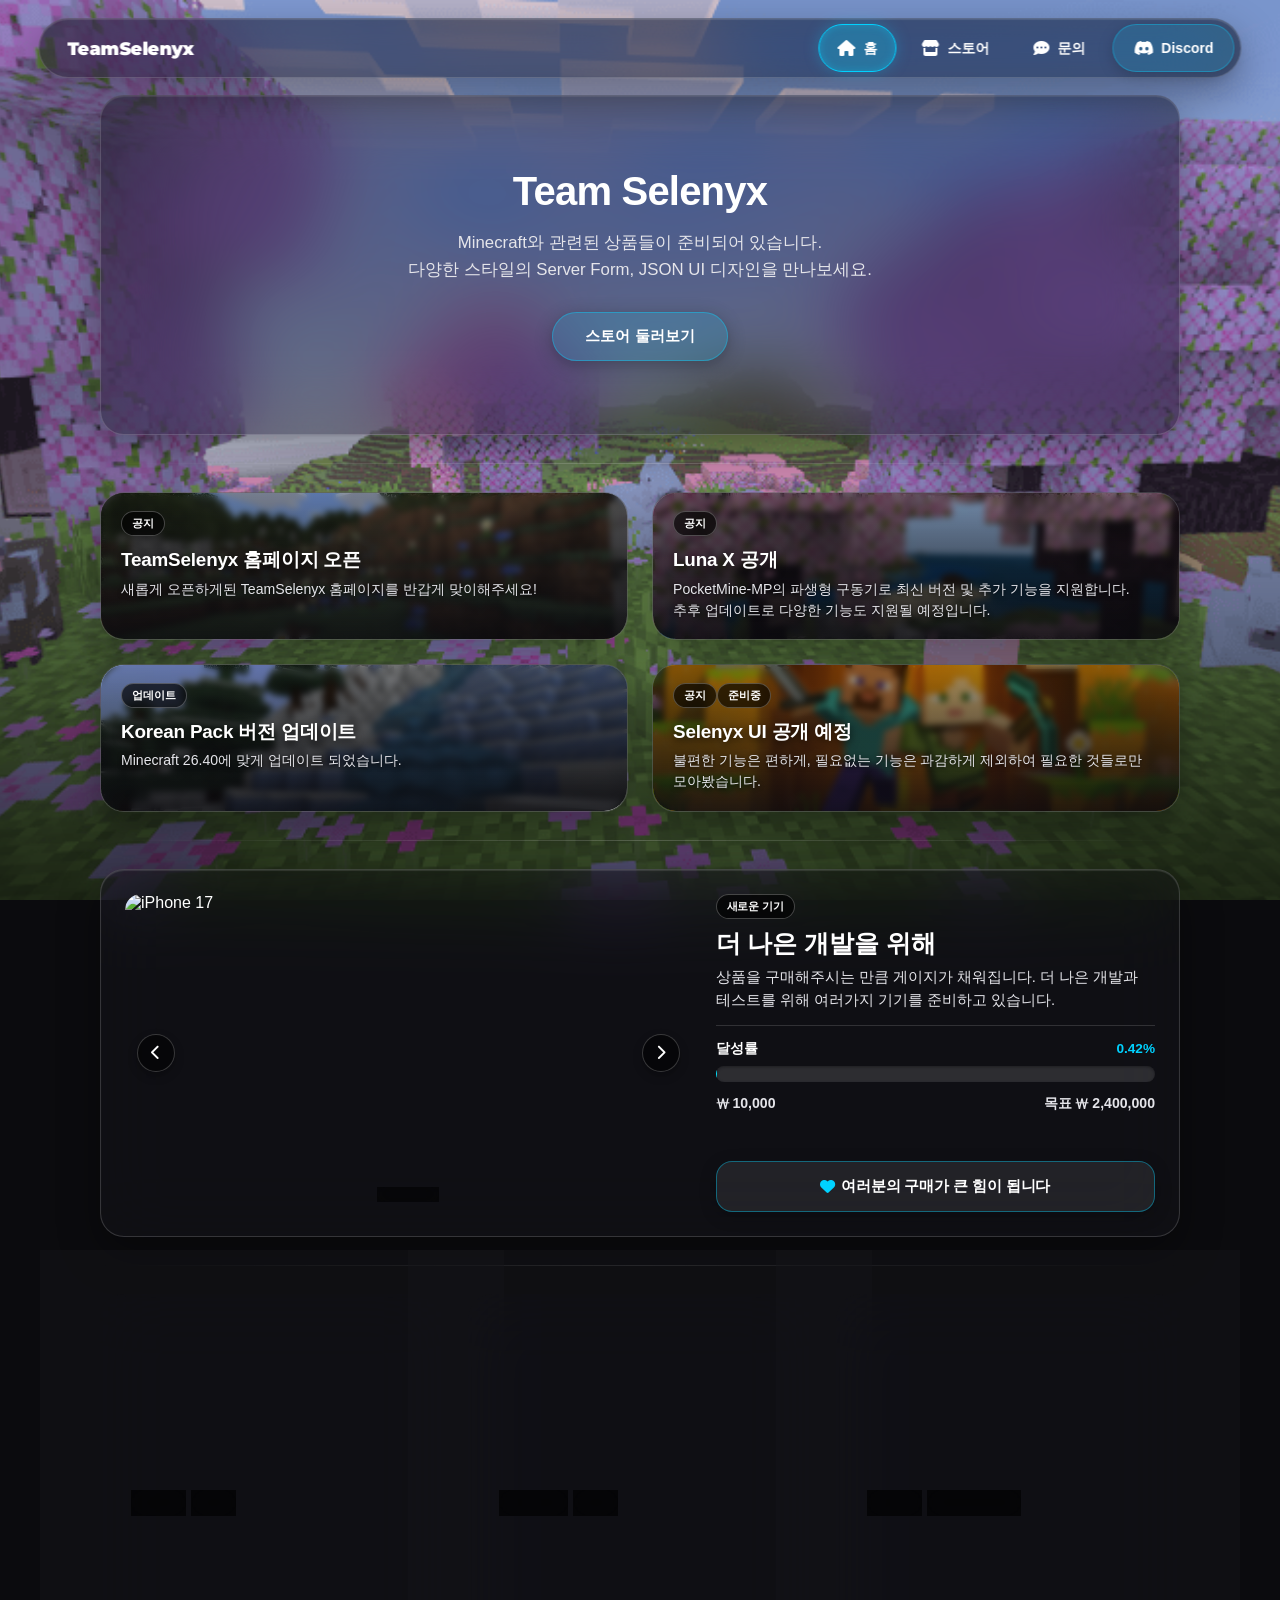
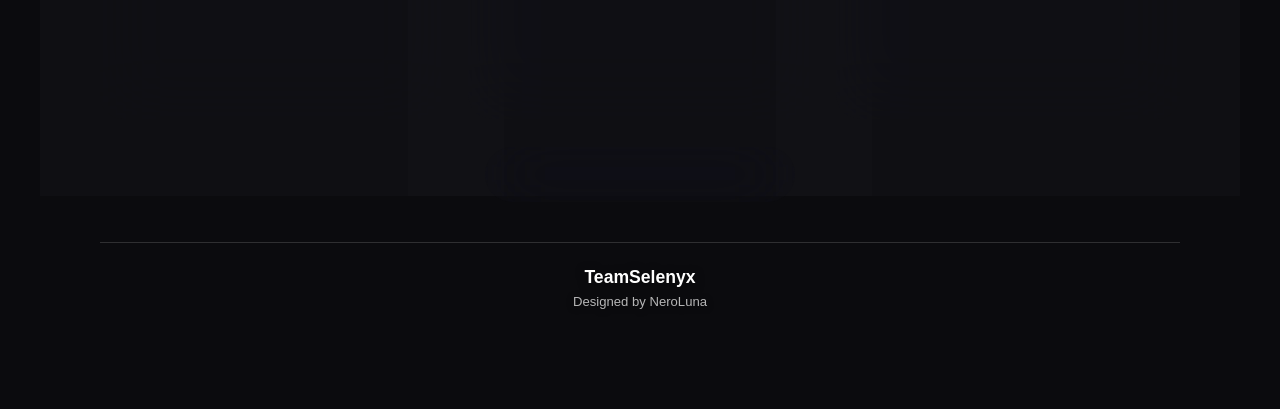
==== commit 1d0c7c49: "🚀 업데이트" ====
--- a/index.html
+++ b/index.html
@@ -2,7 +2,7 @@
 <html lang="ko">
 <head>
     <meta charset="UTF-8">
-    <meta name="viewport" content="width=device-width, initial-scale=1.0, maximum-scale=1.0, user-scalable=no">
+    <meta name="viewport" content="width=device-width, initial-scale=1.0, maximum-scale=1.0, user-scalable=no, viewport-fit=cover">
     <title>TeamSelenyx</title>
     <link rel="icon" type="image/png" href="image/icon.png">
     <link rel="apple-touch-icon" href="image/logo.png">
@@ -210,7 +210,7 @@
             </div>
             <div class="news-modal-header">
                 <span class="modal-tag-pill" style="margin: 0;">공지</span>
-                <span class="news-modal-meta"><i class="fa-regular fa-clock" style="margin-right: 4px;"></i>2026.08.00</span>
+                <span class="news-modal-meta"><i class="fa-regular fa-clock" style="margin-right: 4px;"></i>2026.08.25</span>
             </div>
             <h2 class="news-modal-title">TeamSelenyx 홈페이지 오픈</h2>
             <div class="modal-divider" style="margin: 0;"></div>
@@ -234,7 +234,7 @@
             </div>
             <div class="news-modal-header">
                 <span class="modal-tag-pill" style="margin: 0;">업데이트</span>
-                <span class="news-modal-meta"><i class="fa-regular fa-clock" style="margin-right: 4px;"></i>2026.08.22</span>
+                <span class="news-modal-meta"><i class="fa-regular fa-clock" style="margin-right: 4px;"></i>2026.08.25</span>
             </div>
             <h2 class="news-modal-title">Luna X 버전 업데이트</h2>
             <div class="modal-divider" style="margin: 0;"></div>
@@ -258,7 +258,7 @@
             </div>
             <div class="news-modal-header">
                 <span class="modal-tag-pill" style="margin: 0;">업데이트</span>
-                <span class="news-modal-meta"><i class="fa-regular fa-clock" style="margin-right: 4px;"></i>2026.08.22</span>
+                <span class="news-modal-meta"><i class="fa-regular fa-clock" style="margin-right: 4px;"></i>2026.08.25</span>
             </div>
             <h2 class="news-modal-title">Korean Pack 버전 업데이트</h2>
             <div class="modal-divider" style="margin: 0;"></div>
@@ -282,7 +282,7 @@
             </div>
             <div class="news-modal-header">
                 <span class="modal-tag-pill" style="margin: 0;">공지</span>
-                <span class="news-modal-meta"><i class="fa-regular fa-clock" style="margin-right: 4px;"></i>2026.08.22</span>
+                <span class="news-modal-meta"><i class="fa-regular fa-clock" style="margin-right: 4px;"></i>2026.08.25</span>
             </div>
             <h2 class="news-modal-title">Selenyx UI 리소스 팩 공개 예정</h2>
             <div class="modal-divider" style="margin: 0;"></div>
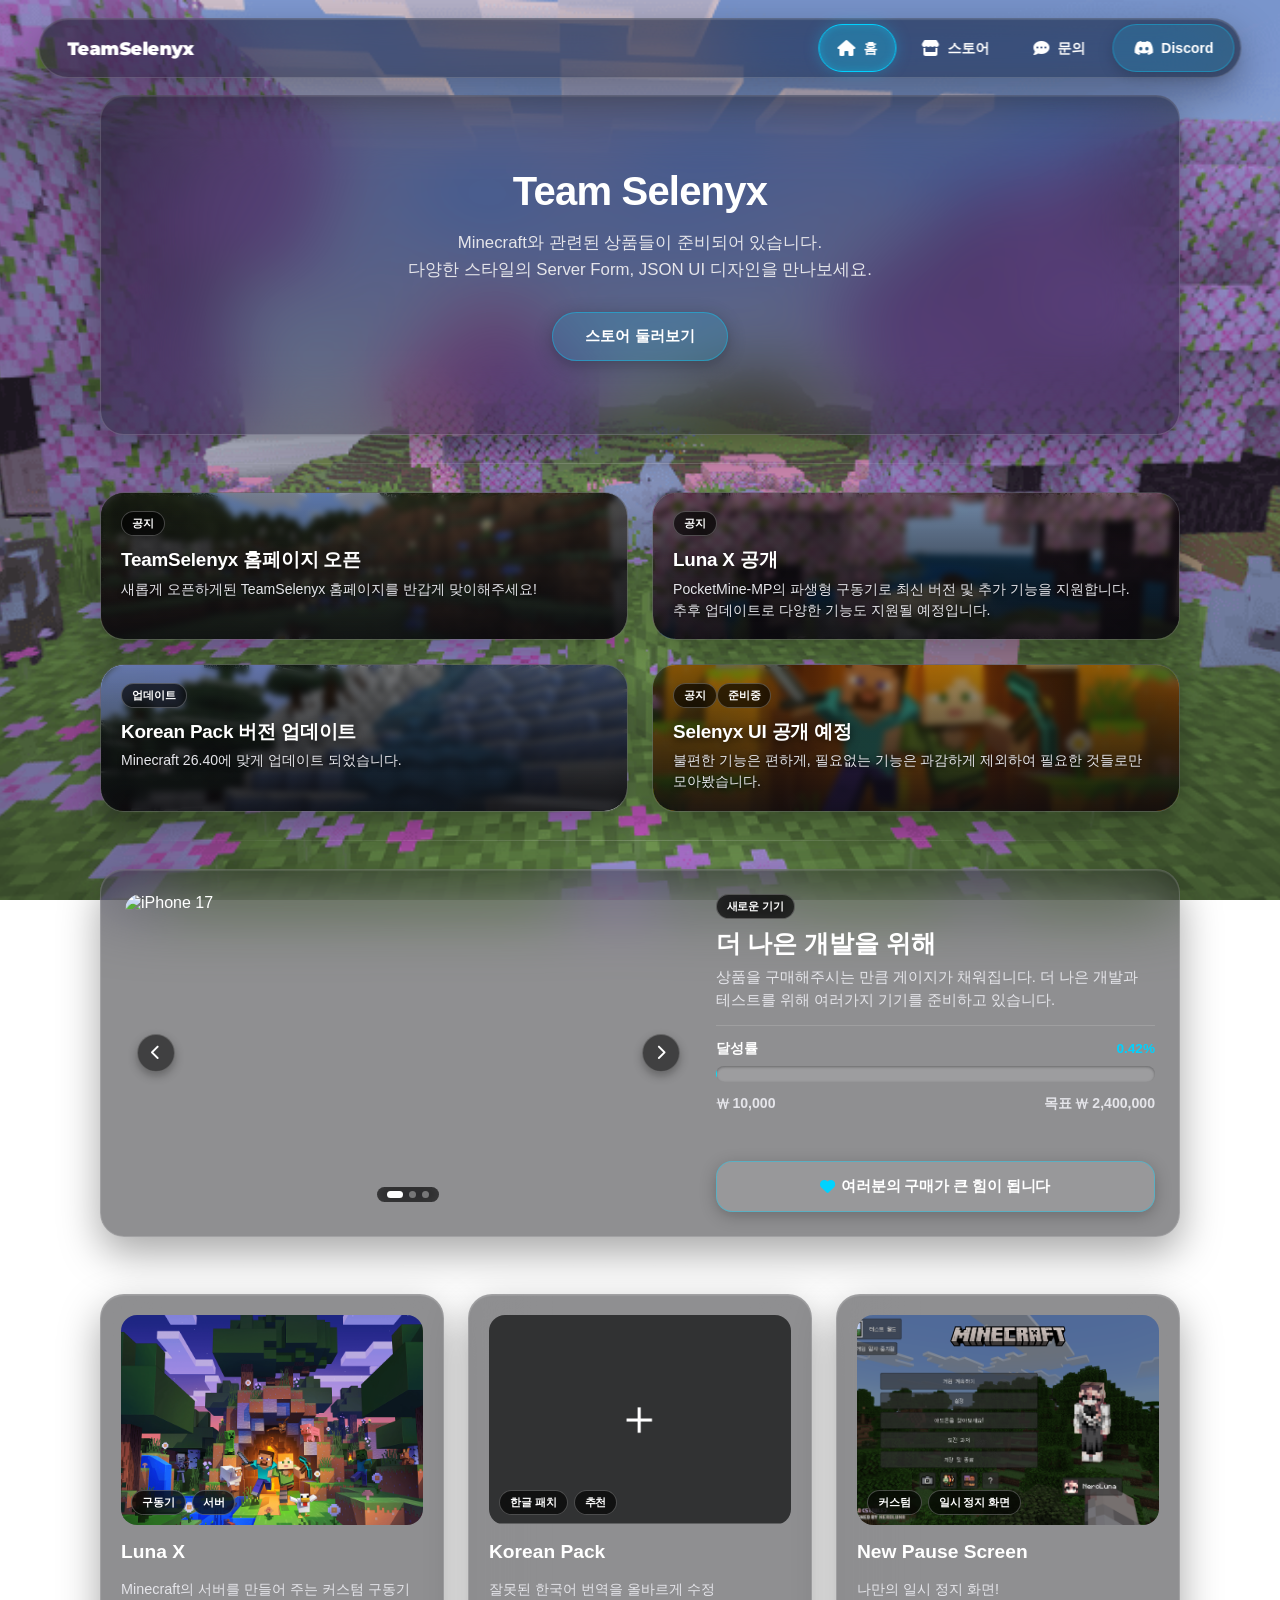
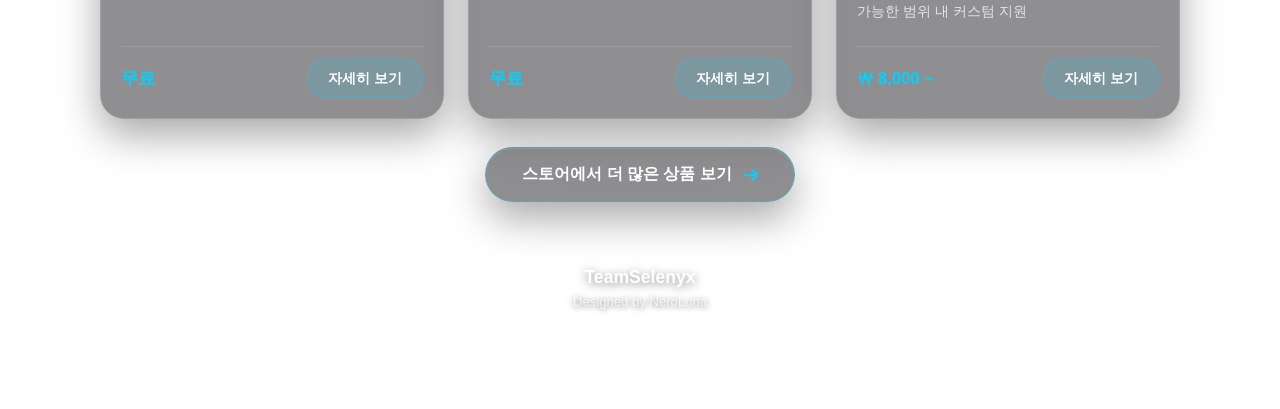
==== commit 43e70e78: "🐛 모바일 버그 수정 1차" ====
--- a/index.html
+++ b/index.html
@@ -3,6 +3,9 @@
 <head>
     <meta charset="UTF-8">
     <meta name="viewport" content="width=device-width, initial-scale=1.0, maximum-scale=1.0, user-scalable=no, viewport-fit=cover">
+    <meta name="theme-color" content="#0b0b0e">
+    <meta name="apple-mobile-web-app-capable" content="yes">
+    <meta name="apple-mobile-web-app-status-bar-style" content="black-translucent">
     <title>TeamSelenyx</title>
     <link rel="icon" type="image/png" href="image/icon.png">
     <link rel="apple-touch-icon" href="image/logo.png">
--- a/css/style.css
+++ b/css/style.css
@@ -1,7 +1,6 @@
 @charset "UTF-8";
 @import url('https://fonts.googleapis.com/css2?family=Montserrat:wght@800;900&display=swap');
 
-/* --- [다크 반투명 글래스모피즘 기본 변수] --- */
 :root {
     --glass-bg: rgba(18, 18, 22, 0.42);
     --glass-card: rgba(22, 22, 26, 0.48);
@@ -9,14 +8,12 @@
     --glass-border: rgba(255, 255, 255, 0.16);
     --glass-shadow: 0 16px 40px 0 rgba(0, 0, 0, 0.35), inset 0 1px 1px 0 rgba(255, 255, 255, 0.12);
     
-    /* 생동감 있는 시안 블루 포인트 */
     --primary-accent: #00d2ff;
     --primary-glow: rgba(0, 210, 255, 0.25);
     
     --text-main: #ffffff;
     --text-sub: #e5e5ea;
 
-    /* 외곽 모서리 R값 */
     --card-radius: 24px;
 }
 
@@ -30,15 +27,19 @@
 
 html {
     scroll-behavior: smooth;
-    background-color: #0b0b0e;
+    background-color: transparent;
+    height: 100%;
 }
 
 body {
     color: var(--text-main);
+    background-color: transparent;
+    min-height: 100%;
     min-height: 100vh;
+    min-height: 100dvh;
     overflow-x: hidden; 
     position: relative;
-    padding-top: 95px;
+    padding-top: calc(95px + env(safe-area-inset-top));
     padding-bottom: calc(100px + env(safe-area-inset-bottom));
 }
 
@@ -47,17 +48,24 @@
     touch-action: none;
 }
 
-/* --- [고정 커스텀 배경 이미지 레이어] --- */
+/* 안전 영역 바깥까지 화면 전체를 채우는 고정 배경 레이어 */
 .fixed-bg-wrapper {
     position: fixed;
-    top: 0; left: 0;
-    width: 100vw; height: 100vh;
+    top: calc(-1 * env(safe-area-inset-top));
+    left: calc(-1 * env(safe-area-inset-left));
+    right: calc(-1 * env(safe-area-inset-right));
+    bottom: calc(-1 * env(safe-area-inset-bottom));
+    width: calc(100vw + env(safe-area-inset-left) + env(safe-area-inset-right));
+    height: calc(100% + env(safe-area-inset-top) + env(safe-area-inset-bottom));
+    min-height: 100lvh;
     z-index: -1;
     pointer-events: none;
+    overflow: hidden;
 }
 
 .custom-bg-img {
-    width: 100%; height: 100%;
+    width: 100%;
+    height: 100%;
     background-image: url('../image/background.png');
     background-size: cover;
     background-position: center;
@@ -67,18 +75,11 @@
     will-change: filter;
 }
 
-.bottom-gradient-overlay {
-    position: absolute;
-    bottom: 0; left: 0;
-    width: 100%; height: 40%;
-    background: linear-gradient(to top, rgba(0, 0, 0, 0.55) 0%, rgba(0, 0, 0, 0) 100%);
-    pointer-events: none;
-}
-
-/* --- [상단 헤더 네비게이션] --- */
+/* 상단 헤더 네비게이션 */
 .header-nav {
     position: fixed;
-    top: 18px; left: 50%;
+    top: calc(18px + env(safe-area-inset-top));
+    left: 50%;
     transform: translateX(-50%);
     width: 94%; max-width: 1280px;
     height: 60px;
@@ -219,7 +220,7 @@
     color: #ffffff;
 }
 
-/* --- [모바일 하단 플로팅 메뉴] --- */
+/* 모바일 하단 플로팅 메뉴 */
 .mobile-floating-nav {
     display: none;
     position: fixed;
@@ -290,7 +291,7 @@
     box-shadow: 0 0 12px var(--primary-glow) !important;
 }
 
-/* --- [메인 레이아웃 및 카드 공통] --- */
+/* 레이아웃 공통 */
 .container {
     width: 90%;
     max-width: 1080px;
@@ -370,7 +371,7 @@
     background: rgba(0, 210, 255, 0.4);
 }
 
-/* --- [소식 카드 그리드] --- */
+/* 소식 카드 그리드 */
 .news-split-grid {
     display: grid;
     grid-template-columns: repeat(2, 1fr);
@@ -464,7 +465,7 @@
     word-break: keep-all;
 }
 
-/* --- [메인 독립형 펀딩 카드] --- */
+/* 펀딩 카드 */
 .main-funding-card {
     display: grid;
     grid-template-columns: 55% calc(45% - 24px);
@@ -551,7 +552,7 @@
     margin: 12px 0;
 }
 
-/* --- [스토어 헤더 카드] --- */
+/* 스토어 헤더 카드 */
 .store-header-card {
     width: 100%;
     background: var(--glass-card);
@@ -590,7 +591,7 @@
     word-break: keep-all;
 }
 
-/* --- [상품 카드 그리드] --- */
+/* 상품 카드 그리드 */
 .product-grid {
     display: grid;
     grid-template-columns: repeat(auto-fit, minmax(280px, 1fr));
@@ -713,7 +714,7 @@
     pointer-events: none; 
 }
 
-/* --- [스토어 더보기 버튼 섹션] --- */
+/* 스토어 더보기 버튼 */
 .store-more-section {
     width: 100%;
     display: flex;
@@ -761,7 +762,7 @@
     background: rgba(0, 210, 255, 0.35);
 }
 
-/* --- [푸터] --- */
+/* 푸터 */
 .footer-section {
     margin-top: 16px;
     padding-top: 24px;
@@ -787,7 +788,7 @@
     font-weight: 500;
 }
 
-/* --- [모달 공통 레이어 및 소식 모달 박스] --- */
+/* 모달 공통 */
 .modal-overlay {
     position: fixed;
     top: 0; left: 0;
@@ -986,7 +987,6 @@
     border-radius: 999px;
 }
 
-/* 💡 FontAwesome 아이콘 중앙 정렬 지원 nav-btn */
 .nav-btn {
     position: absolute;
     top: 50%;
@@ -1059,16 +1059,15 @@
     font-weight: 800;
 }
 
-/* ========================================== */
-/* 📱 [모바일 및 태블릿 최적화 미디어 쿼리] */
-/* ========================================== */
+/* 반응형 최적화 */
 @media (max-width: 820px) {
     body {
-        padding-top: 76px;
+        padding-top: calc(76px + env(safe-area-inset-top));
     }
 
     .header-nav {
-        left: 16px; top: 16px;
+        left: calc(16px + env(safe-area-inset-left));
+        top: calc(16px + env(safe-area-inset-top));
         transform: none;
         width: auto; height: 48px;
         padding: 6px;
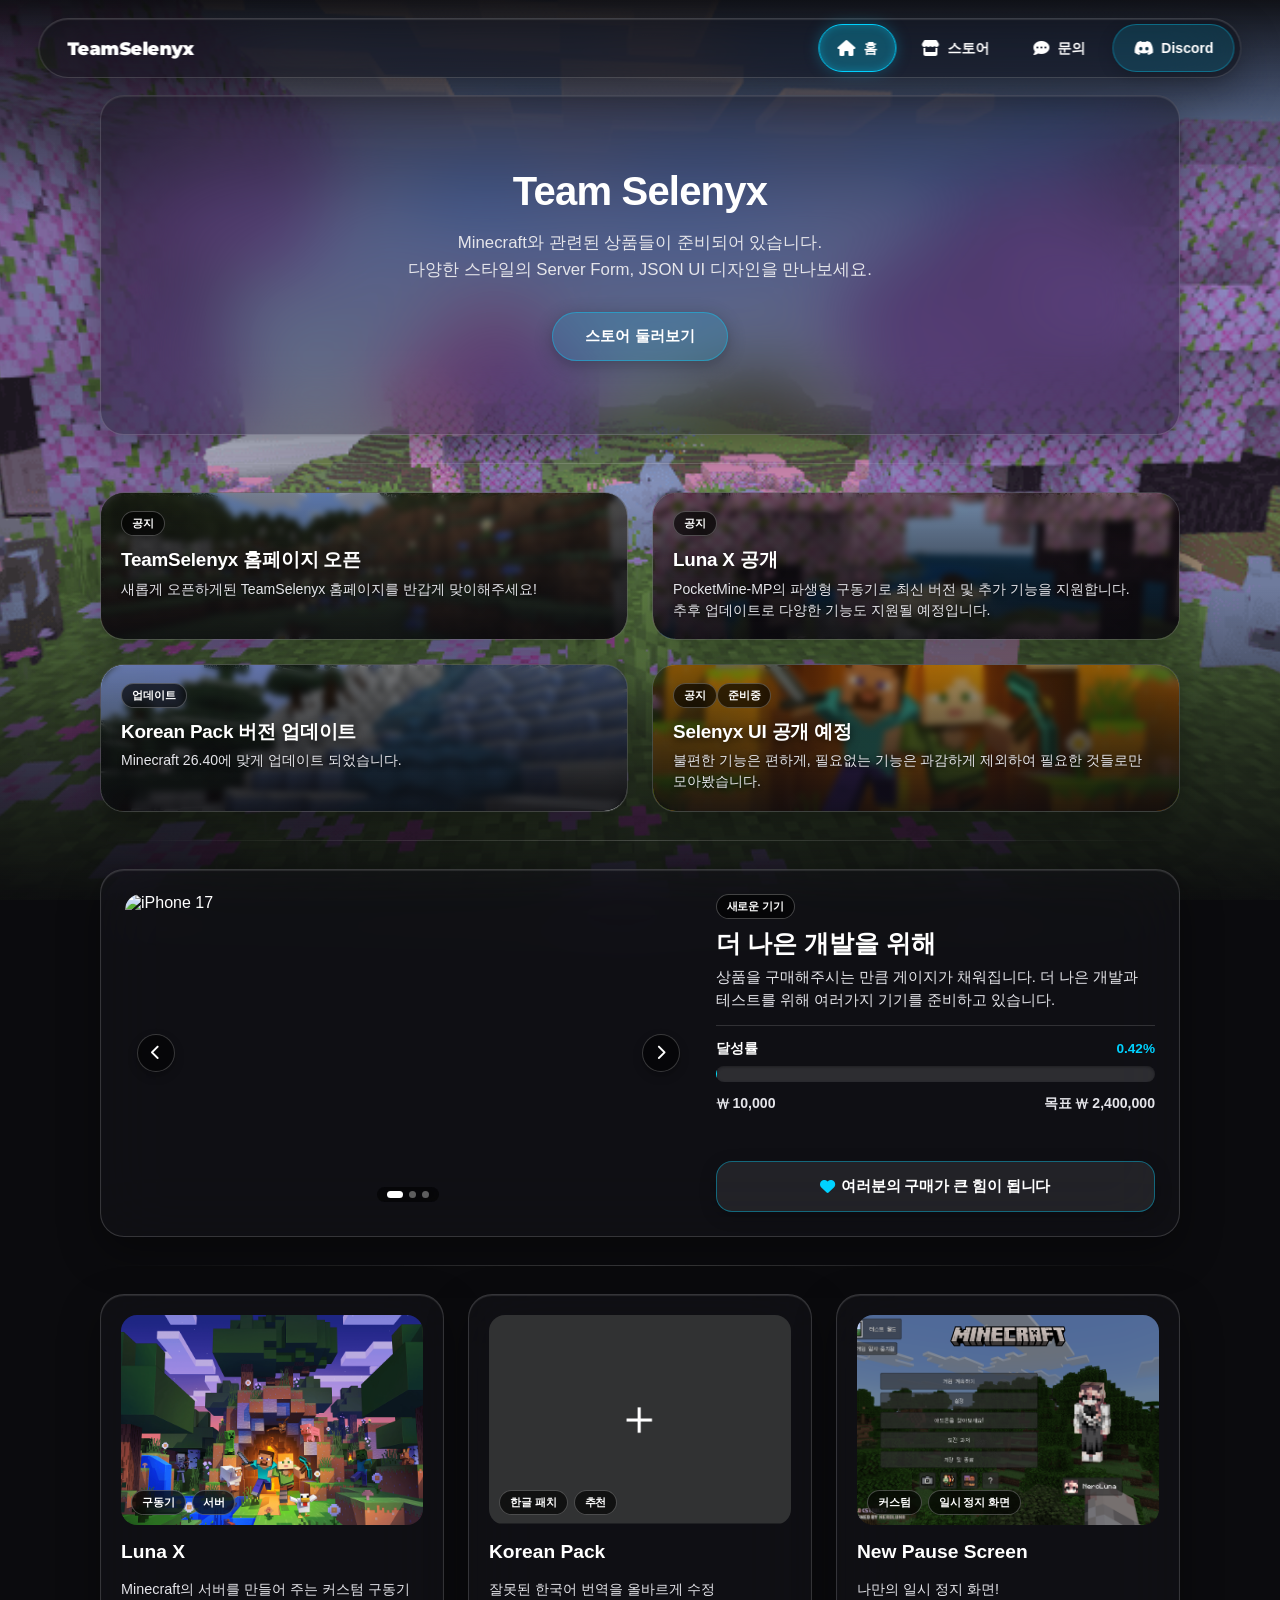
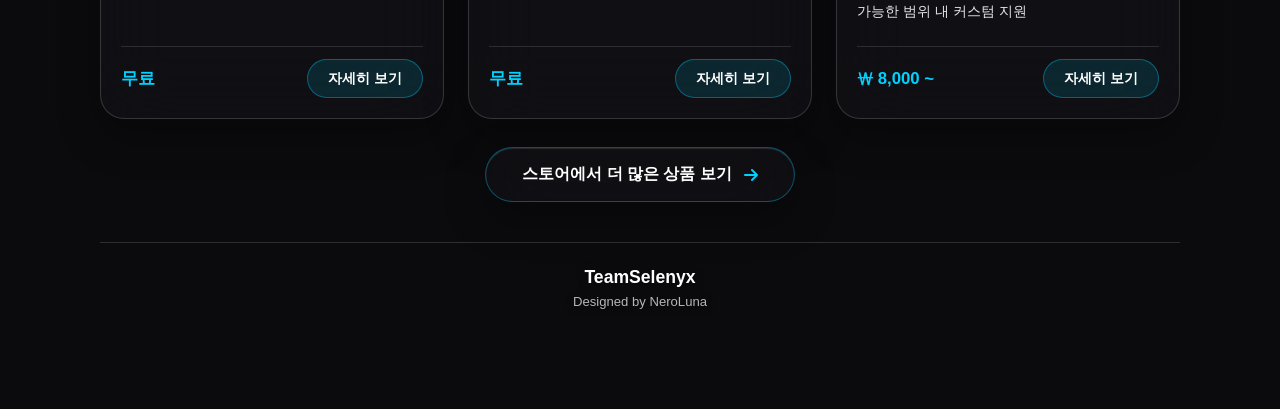
==== commit 6197278e: "Revert "🐛 모바일 버그 수정 1차" This reverts commit 43e70e780b635181a0309b2cb62d0e61003152b6." ====
--- a/index.html
+++ b/index.html
@@ -3,9 +3,6 @@
 <head>
     <meta charset="UTF-8">
     <meta name="viewport" content="width=device-width, initial-scale=1.0, maximum-scale=1.0, user-scalable=no, viewport-fit=cover">
-    <meta name="theme-color" content="#0b0b0e">
-    <meta name="apple-mobile-web-app-capable" content="yes">
-    <meta name="apple-mobile-web-app-status-bar-style" content="black-translucent">
     <title>TeamSelenyx</title>
     <link rel="icon" type="image/png" href="image/icon.png">
     <link rel="apple-touch-icon" href="image/logo.png">
--- a/css/style.css
+++ b/css/style.css
@@ -27,13 +27,12 @@
 
 html {
     scroll-behavior: smooth;
-    background-color: transparent;
+    background-color: #0b0b0e;
     height: 100%;
 }
 
 body {
     color: var(--text-main);
-    background-color: transparent;
     min-height: 100%;
     min-height: 100vh;
     min-height: 100dvh;
@@ -48,24 +47,19 @@
     touch-action: none;
 }
 
-/* 안전 영역 바깥까지 화면 전체를 채우는 고정 배경 레이어 */
+/* 고정 커스텀 배경 이미지 레이어 */
 .fixed-bg-wrapper {
     position: fixed;
-    top: calc(-1 * env(safe-area-inset-top));
-    left: calc(-1 * env(safe-area-inset-left));
-    right: calc(-1 * env(safe-area-inset-right));
-    bottom: calc(-1 * env(safe-area-inset-bottom));
-    width: calc(100vw + env(safe-area-inset-left) + env(safe-area-inset-right));
-    height: calc(100% + env(safe-area-inset-top) + env(safe-area-inset-bottom));
-    min-height: 100lvh;
+    top: 0; left: 0; right: 0; bottom: 0;
+    width: 100vw;
+    height: 100vh;
+    height: 100dvh;
     z-index: -1;
     pointer-events: none;
-    overflow: hidden;
 }
 
 .custom-bg-img {
-    width: 100%;
-    height: 100%;
+    width: 100%; height: 100%;
     background-image: url('../image/background.png');
     background-size: cover;
     background-position: center;
@@ -73,6 +67,30 @@
     filter: blur(0px);
     transition: filter 0.15s ease-out;
     will-change: filter;
+}
+
+/* 💡 상단 안전 영역과 자연스럽게 연결되는 검은색 그라데이션 */
+.top-gradient-overlay {
+    position: absolute;
+    top: 0; left: 0; right: 0;
+    width: 100%;
+    height: 25%;
+    max-height: 240px;
+    background: linear-gradient(to bottom, rgba(11, 11, 14, 0.95) 0%, rgba(11, 11, 14, 0.5) 45%, rgba(11, 11, 14, 0) 100%);
+    pointer-events: none;
+    z-index: 1;
+}
+
+/* 💡 하단 안전 영역과 자연스럽게 연결되는 검은색 그라데이션 */
+.bottom-gradient-overlay {
+    position: absolute;
+    bottom: 0; left: 0; right: 0;
+    width: 100%;
+    height: 35%;
+    max-height: 320px;
+    background: linear-gradient(to top, rgba(11, 11, 14, 0.95) 0%, rgba(11, 11, 14, 0.55) 50%, rgba(11, 11, 14, 0) 100%);
+    pointer-events: none;
+    z-index: 1;
 }
 
 /* 상단 헤더 네비게이션 */
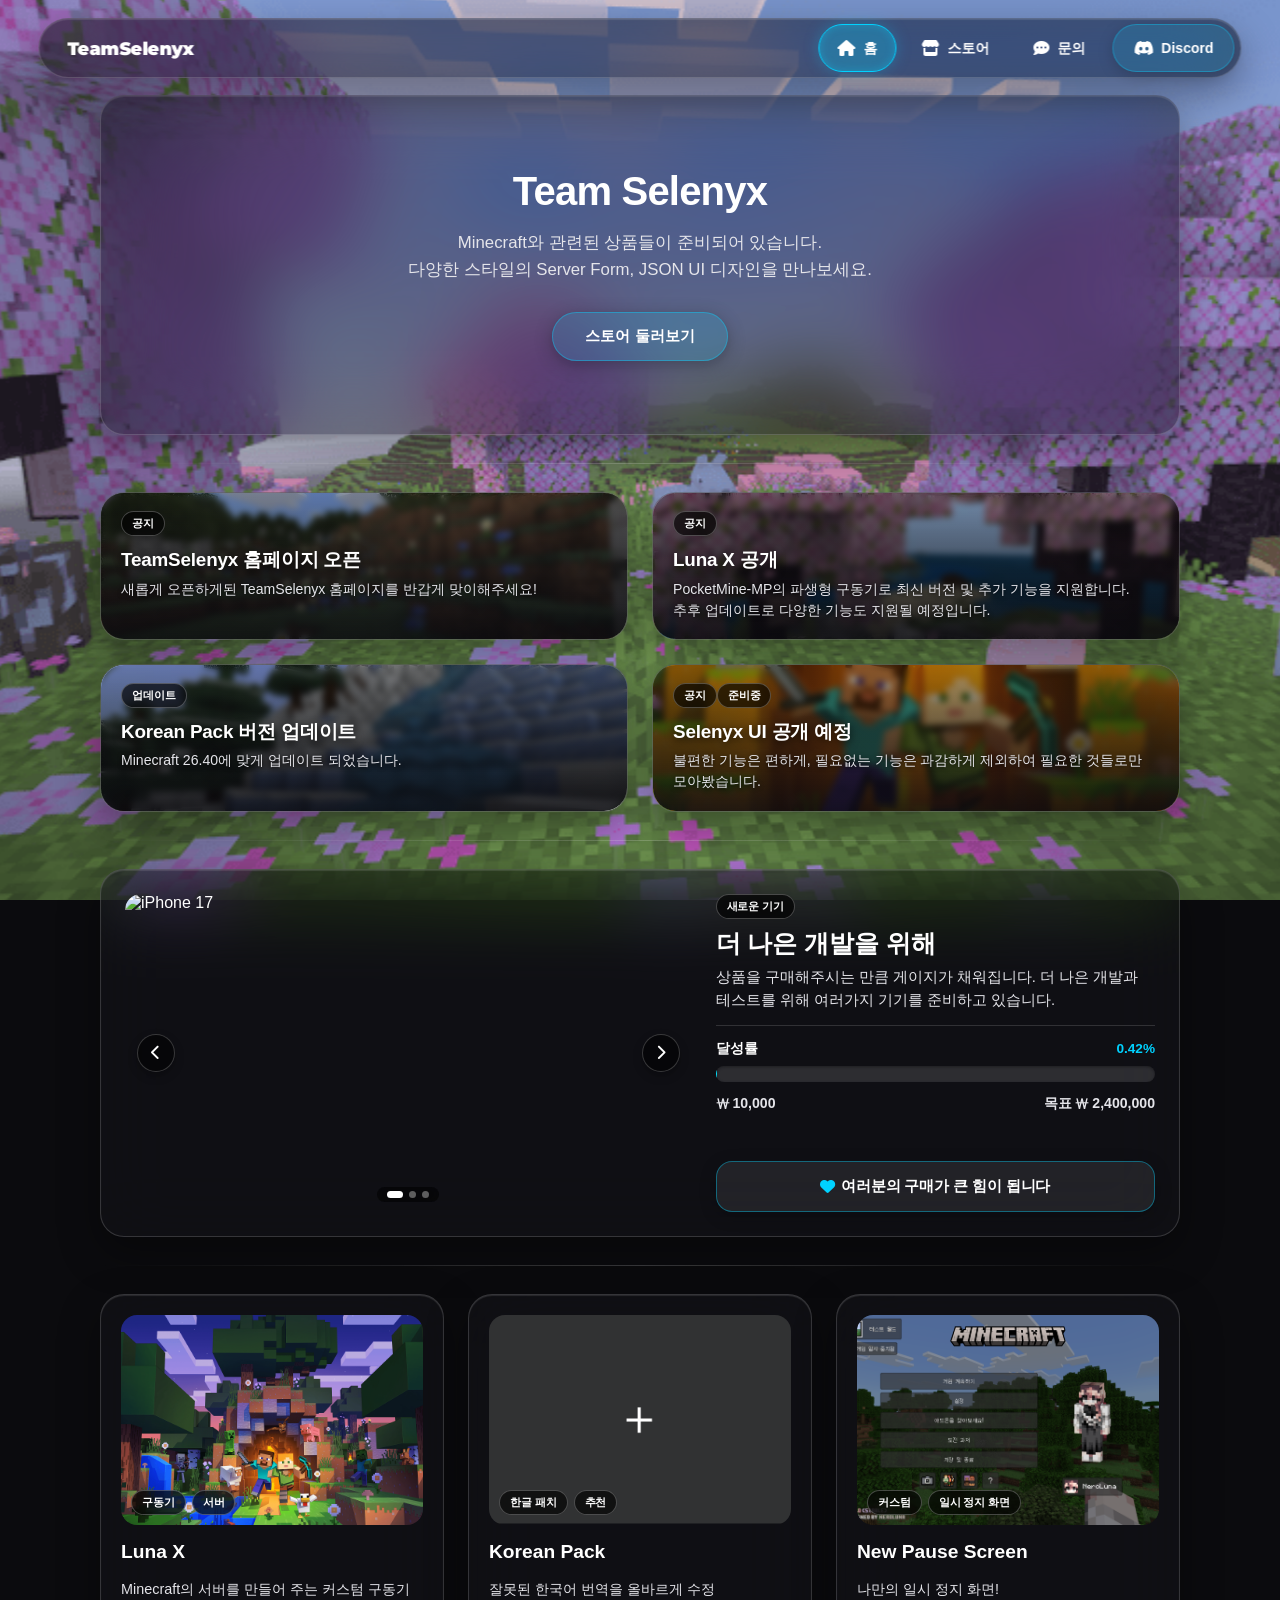
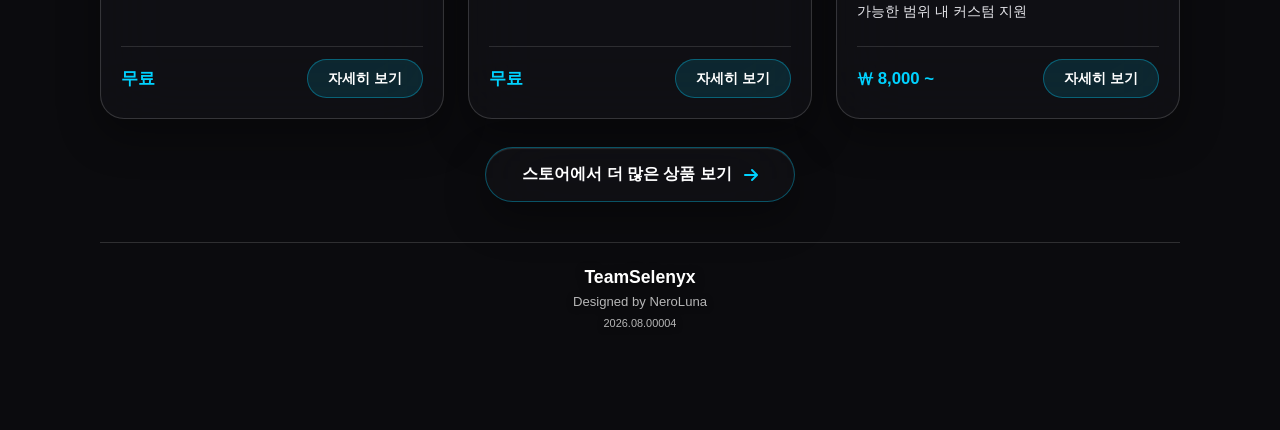
==== commit 0666bd73: "hmm.." ====
--- a/index.html
+++ b/index.html
@@ -2,7 +2,8 @@
 <html lang="ko">
 <head>
     <meta charset="UTF-8">
-    <meta name="viewport" content="width=device-width, initial-scale=1.0, maximum-scale=1.0, user-scalable=no, viewport-fit=cover">
+    <meta name="theme-color" content="#ffffff">
+    <meta name="viewport" content="width=device-width, initial-scale=1.0, viewport-fit=cover">
     <title>TeamSelenyx</title>
     <link rel="icon" type="image/png" href="image/icon.png">
     <link rel="apple-touch-icon" href="image/logo.png">
--- a/css/style.css
+++ b/css/style.css
@@ -28,13 +28,15 @@
 html {
     scroll-behavior: smooth;
     background-color: #0b0b0e;
-    height: 100%;
+    margin: 0;
+    padding: 0;
+    min-height: 100dvh;
+    min-height: 100vh;
 }
 
 body {
     color: var(--text-main);
-    min-height: 100%;
-    min-height: 100vh;
+    width: 100%;
     min-height: 100dvh;
     overflow-x: hidden; 
     position: relative;
@@ -47,7 +49,7 @@
     touch-action: none;
 }
 
-/* 고정 커스텀 배경 이미지 레이어 */
+/* 고정 배경 래퍼 (가장자리 잘림 방지 및 뷰포트 일치) */
 .fixed-bg-wrapper {
     position: fixed;
     top: 0; left: 0; right: 0; bottom: 0;
@@ -56,10 +58,15 @@
     height: 100dvh;
     z-index: -1;
     pointer-events: none;
-}
-
+    overflow: hidden;
+}
+
+/* 블러 테두리 잔상 제거용 스케일링 */
 .custom-bg-img {
-    width: 100%; height: 100%;
+    position: absolute;
+    margin: 0;
+    padding: 0;
+    width: 108%; height: 100dvh;
     background-image: url('../image/background.png');
     background-size: cover;
     background-position: center;
@@ -67,30 +74,13 @@
     filter: blur(0px);
     transition: filter 0.15s ease-out;
     will-change: filter;
-}
-
-/* 💡 상단 안전 영역과 자연스럽게 연결되는 검은색 그라데이션 */
-.top-gradient-overlay {
-    position: absolute;
-    top: 0; left: 0; right: 0;
-    width: 100%;
-    height: 25%;
-    max-height: 240px;
-    background: linear-gradient(to bottom, rgba(11, 11, 14, 0.95) 0%, rgba(11, 11, 14, 0.5) 45%, rgba(11, 11, 14, 0) 100%);
-    pointer-events: none;
-    z-index: 1;
-}
-
-/* 💡 하단 안전 영역과 자연스럽게 연결되는 검은색 그라데이션 */
+    transform: scale(1.04);
+}
+
+/* 데스크톱에서는 상/하단 그라데이션 숨김 */
+.top-gradient-overlay,
 .bottom-gradient-overlay {
-    position: absolute;
-    bottom: 0; left: 0; right: 0;
-    width: 100%;
-    height: 35%;
-    max-height: 320px;
-    background: linear-gradient(to top, rgba(11, 11, 14, 0.95) 0%, rgba(11, 11, 14, 0.55) 50%, rgba(11, 11, 14, 0) 100%);
-    pointer-events: none;
-    z-index: 1;
+    display: none;
 }
 
 /* 상단 헤더 네비게이션 */
@@ -1077,10 +1067,37 @@
     font-weight: 800;
 }
 
-/* 반응형 최적화 */
+/* ========================================== */
+/* 📱 [모바일 및 태블릿 최적화 미디어 쿼리] */
+/* ========================================== */
 @media (max-width: 820px) {
     body {
         padding-top: calc(76px + env(safe-area-inset-top));
+    }
+
+    /* 💡 모바일에서만 상단/하단 부드러운 검은색 그라데이션 노출 */
+    .top-gradient-overlay {
+        display: block;
+        position: absolute;
+        top: 0; left: 0; right: 0;
+        width: 100%;
+        height: 28%;
+        max-height: 260px;
+        background: linear-gradient(to bottom, rgba(11, 11, 14, 0.95) 0%, rgba(11, 11, 14, 0.45) 50%, rgba(11, 11, 14, 0) 100%);
+        pointer-events: none;
+        z-index: 1;
+    }
+
+    .bottom-gradient-overlay {
+        display: block;
+        position: absolute;
+        bottom: 0; left: 0; right: 0;
+        width: 100%;
+        height: 35%;
+        max-height: 320px;
+        background: linear-gradient(to top, rgba(11, 11, 14, 0.95) 0%, rgba(11, 11, 14, 0.5) 55%, rgba(11, 11, 14, 0) 100%);
+        pointer-events: none;
+        z-index: 1;
     }
 
     .header-nav {
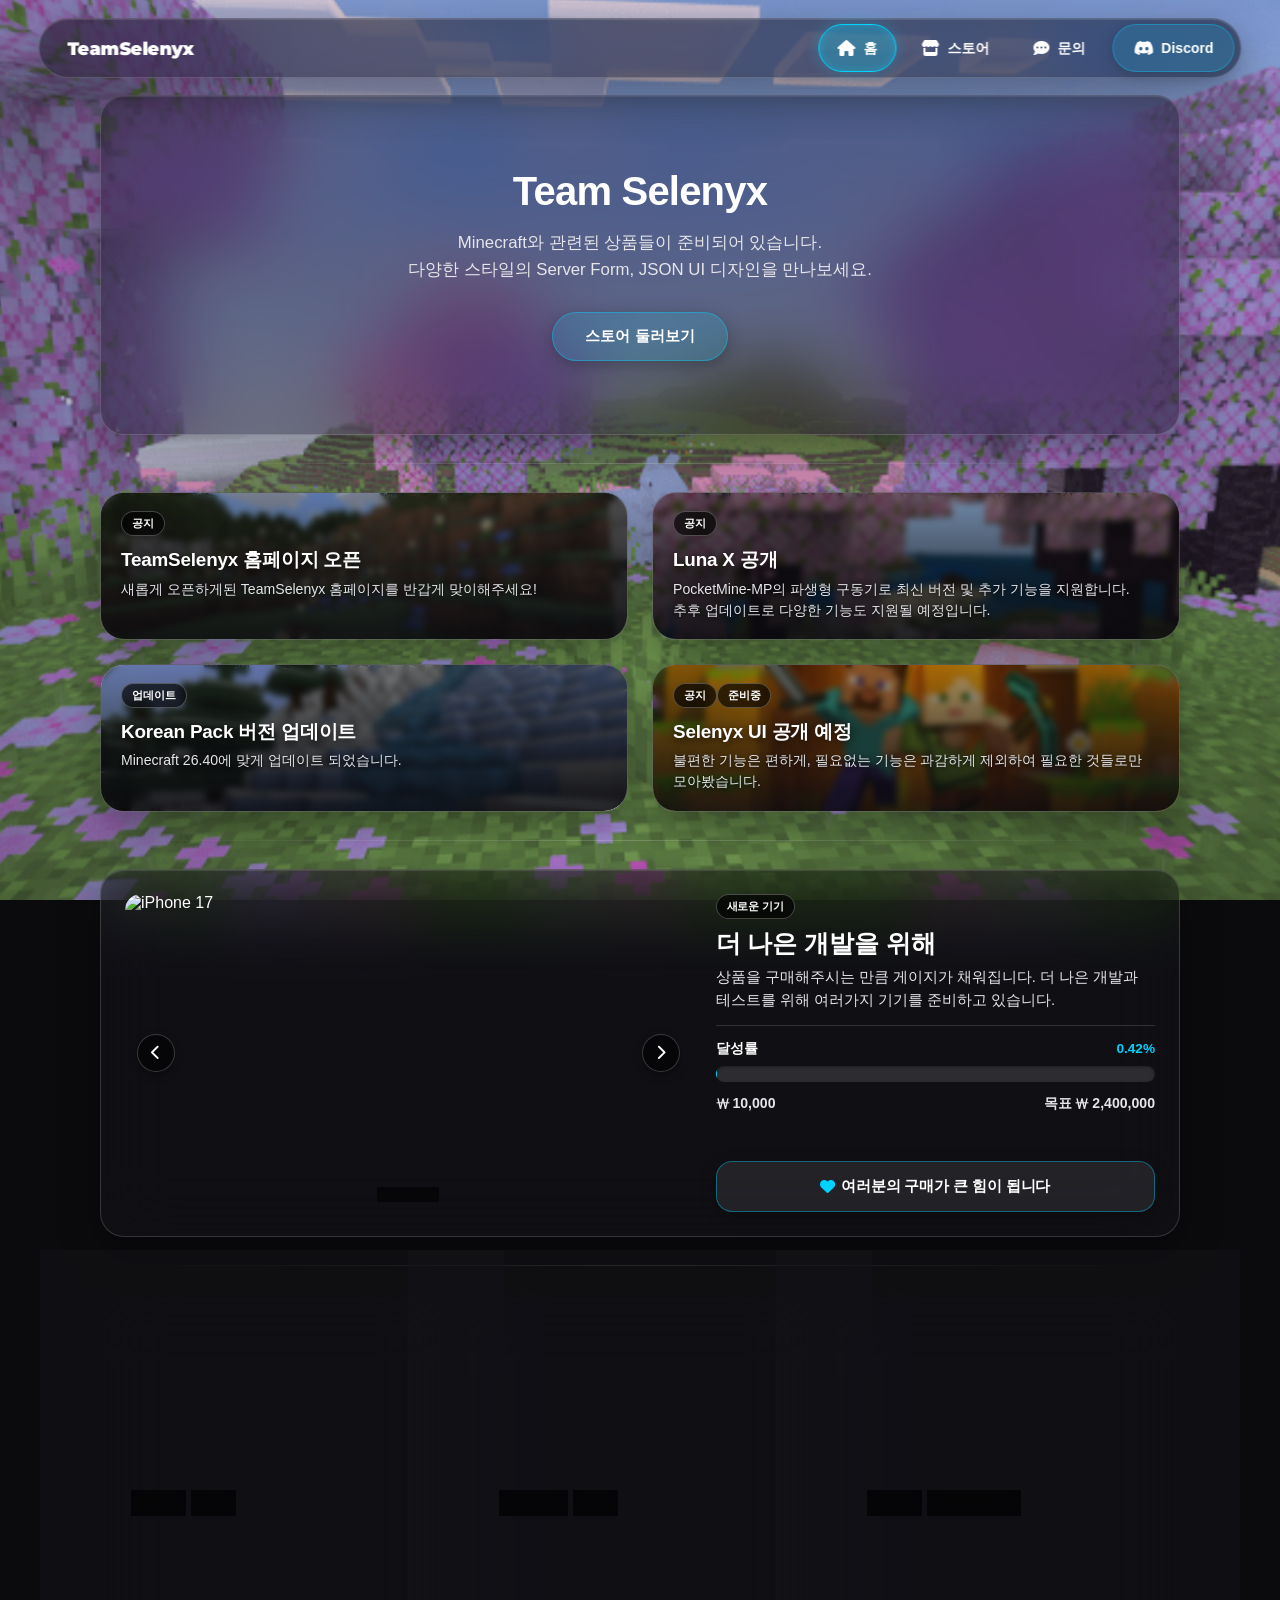
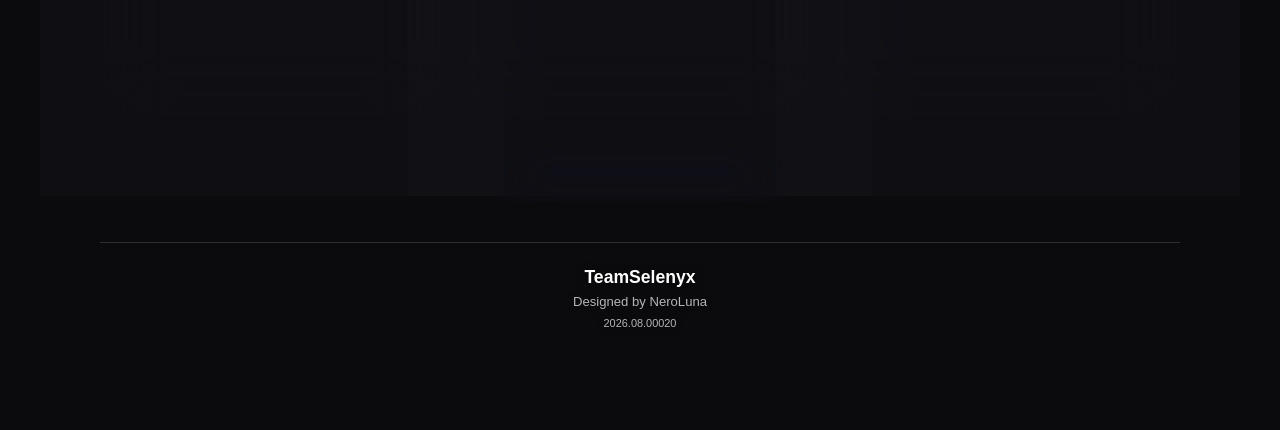
==== commit 1979baf9: "🚀 업데이트" ====
--- a/index.html
+++ b/index.html
@@ -2,8 +2,10 @@
 <html lang="ko">
 <head>
     <meta charset="UTF-8">
-    <meta name="theme-color" content="#ffffff">
-    <meta name="viewport" content="width=device-width, initial-scale=1.0, viewport-fit=cover">
+    <meta name="viewport" content="width=device-width, initial-scale=1.0, maximum-scale=1.0, user-scalable=no, viewport-fit=cover">
+    <meta name="theme-color" content="transparent">
+    <meta name="apple-mobile-web-app-capable" content="yes">
+    <meta name="apple-mobile-web-app-status-bar-style" content="black-translucent">
     <title>TeamSelenyx</title>
     <link rel="icon" type="image/png" href="image/icon.png">
     <link rel="apple-touch-icon" href="image/logo.png">
--- a/css/style.css
+++ b/css/style.css
@@ -28,15 +28,14 @@
 html {
     scroll-behavior: smooth;
     background-color: #0b0b0e;
-    margin: 0;
-    padding: 0;
-    min-height: 100dvh;
-    min-height: 100vh;
+    height: 100%;
 }
 
 body {
     color: var(--text-main);
-    width: 100%;
+    background-color: transparent !important;
+    min-height: 100%;
+    min-height: 100vh;
     min-height: 100dvh;
     overflow-x: hidden; 
     position: relative;
@@ -49,38 +48,40 @@
     touch-action: none;
 }
 
-/* 고정 배경 래퍼 (가장자리 잘림 방지 및 뷰포트 일치) */
+/* 💡 상하단 안전영역 바깥까지 완전히 덮는 고정 배경 레이어 */
 .fixed-bg-wrapper {
     position: fixed;
-    top: 0; left: 0; right: 0; bottom: 0;
-    width: 100vw;
-    height: 100vh;
-    height: 100dvh;
+    top: calc(-1 * env(safe-area-inset-top));
+    left: calc(-1 * env(safe-area-inset-left));
+    right: calc(-1 * env(safe-area-inset-right));
+    bottom: calc(-1 * env(safe-area-inset-bottom));
+    width: calc(100vw + env(safe-area-inset-left) + env(safe-area-inset-right));
+    height: calc(100% + env(safe-area-inset-top) + env(safe-area-inset-bottom));
+    min-height: 100lvh;
     z-index: -1;
     pointer-events: none;
     overflow: hidden;
 }
 
-/* 블러 테두리 잔상 제거용 스케일링 */
+/* 블러 시 가장자리 번짐 방지 및 전체 커버 */
 .custom-bg-img {
     position: absolute;
-    margin: 0;
-    padding: 0;
-    width: 108%; height: 100dvh;
+    top: -5%; left: -5%;
+    width: 110%; height: 110%;
     background-image: url('../image/background.png');
     background-size: cover;
-    background-position: center;
+    background-position: center center;
     background-repeat: no-repeat;
     filter: blur(0px);
     transition: filter 0.15s ease-out;
     will-change: filter;
-    transform: scale(1.04);
-}
-
-/* 데스크톱에서는 상/하단 그라데이션 숨김 */
+    transform: scale(1.05);
+}
+
+/* 불필요한 오버레이 비활성화 */
 .top-gradient-overlay,
 .bottom-gradient-overlay {
-    display: none;
+    display: none !important;
 }
 
 /* 상단 헤더 네비게이션 */
@@ -1075,31 +1076,6 @@
         padding-top: calc(76px + env(safe-area-inset-top));
     }
 
-    /* 💡 모바일에서만 상단/하단 부드러운 검은색 그라데이션 노출 */
-    .top-gradient-overlay {
-        display: block;
-        position: absolute;
-        top: 0; left: 0; right: 0;
-        width: 100%;
-        height: 28%;
-        max-height: 260px;
-        background: linear-gradient(to bottom, rgba(11, 11, 14, 0.95) 0%, rgba(11, 11, 14, 0.45) 50%, rgba(11, 11, 14, 0) 100%);
-        pointer-events: none;
-        z-index: 1;
-    }
-
-    .bottom-gradient-overlay {
-        display: block;
-        position: absolute;
-        bottom: 0; left: 0; right: 0;
-        width: 100%;
-        height: 35%;
-        max-height: 320px;
-        background: linear-gradient(to top, rgba(11, 11, 14, 0.95) 0%, rgba(11, 11, 14, 0.5) 55%, rgba(11, 11, 14, 0) 100%);
-        pointer-events: none;
-        z-index: 1;
-    }
-
     .header-nav {
         left: calc(16px + env(safe-area-inset-left));
         top: calc(16px + env(safe-area-inset-top));
